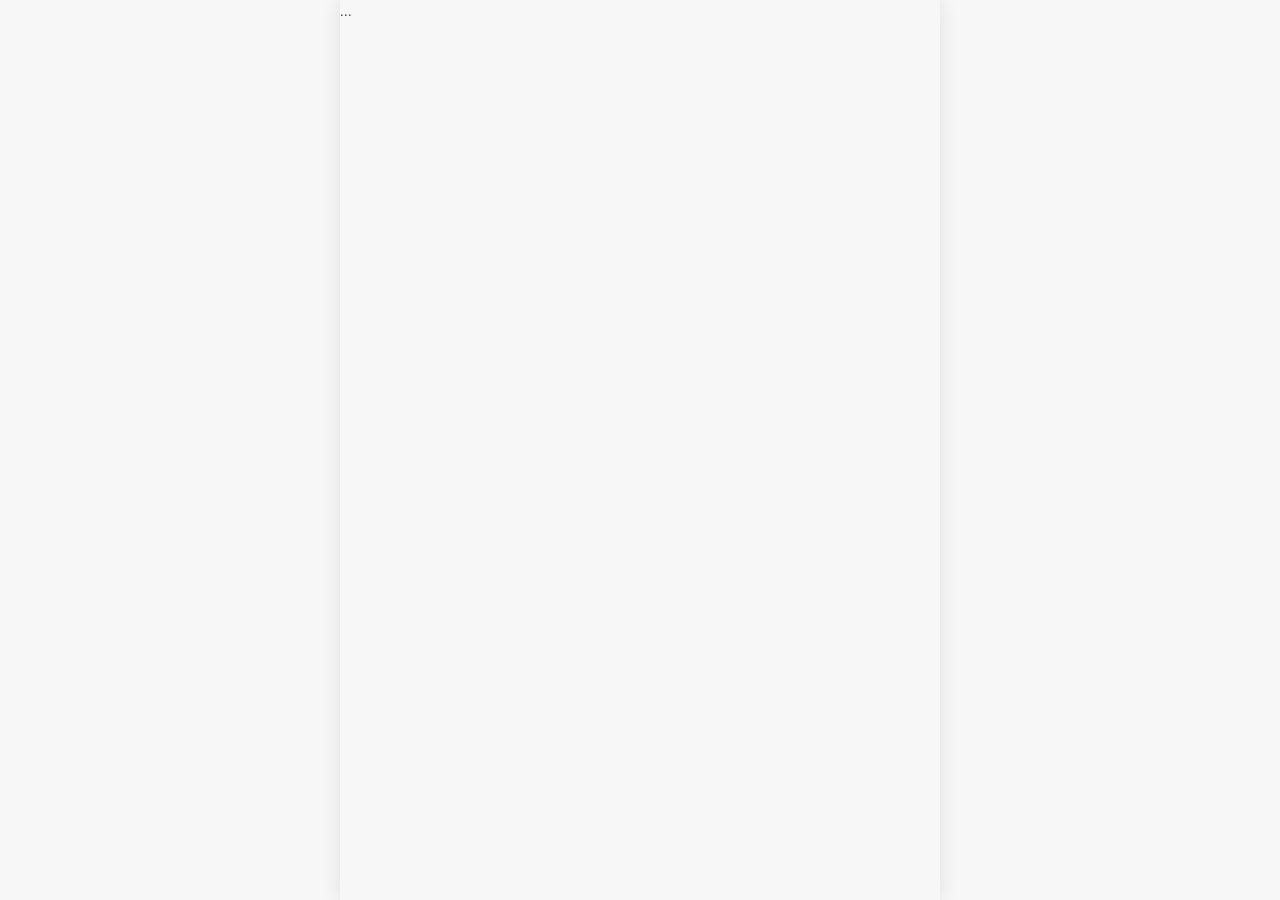
==== index.html @ 5575759e "Update index.html" ====
<!DOCTYPE html>
<html lang="uz">
<head>
  <meta charset="UTF-8">
  <meta name="viewport" content="width=device-width, initial-scale=1.0, maximum-scale=1.0, user-scalable=no, viewport-fit=cover">
  <meta name="apple-mobile-web-app-capable" content="yes">
  <meta name="apple-mobile-web-app-status-bar-style" content="default">
  <meta name="theme-color" content="#1CB0F6">
  <title>Al-Tibyan | التبيان</title>
  
  <link rel="preconnect" href="https://fonts.googleapis.com">
  <link rel="preconnect" href="https://fonts.gstatic.com" crossorigin>
  <link href="https://fonts.googleapis.com/css2?family=Amiri:wght@400;700&family=Nunito:wght@400;700;800&display=swap" rel="stylesheet">

  <style>
    :root {
      --primary: #1CB0F6;
      --primary-dark: #1899D6;
      --success: #58CC02;
      --success-dark: #58A700;
      --danger: #FF4B4B;
      --danger-dark: #EA2B2B;
      --warning: #FF9600;
      --gold: #FFD700;
      --bg: #F7F7F7;
      --card: #FFFFFF;
      --border: #E5E5E5;
      --text: #4B4B4B;
      --text-muted: #AFAFAF;
    }

    * { box-sizing: border-box; margin: 0; padding: 0; user-select: none; -webkit-tap-highlight-color: transparent; }
    
    body {
      font-family: 'Nunito', sans-serif;
      background-color: var(--bg);
      color: var(--text);
      overflow: hidden;
      touch-action: manipulation;
    }

    .arabic-text {
      font-family: 'Amiri', serif;
      font-size: 28px;
      direction: rtl;
      text-align: right;
      line-height: 1.8;
      font-weight: bold;
    }

    #app-container {
      width: 100vw;
      height: 100vh;
      height: 100dvh;
      position: relative;
      overflow: hidden;
      max-width: 600px;
      margin: 0 auto;
      background: var(--bg);
      box-shadow: 0 0 20px rgba(0,0,0,0.1);
    }

    .screen {
      position: absolute;
      top: 0; left: 0; right: 0; bottom: 0;
      display: none;
      flex-direction: column;
      background: var(--bg);
      opacity: 0;
      transition: opacity 0.2s ease, transform 0.25s ease;
    }
    .screen.active { display: flex; opacity: 1; transform: translateX(0); z-index: 10; }
    .screen.slide-out-left { opacity: 0; transform: translateX(-100%); z-index: 5; display: flex; }
    .screen.slide-in-right { opacity: 0; transform: translateX(100%); z-index: 15; display: flex; }

    /* Top Bar */
    .top-bar {
      display: flex;
      justify-content: space-between;
      align-items: center;
      padding: 16px 20px;
      background: var(--card);
      border-bottom: 2px solid var(--border);
      z-index: 20;
    }
    .stat-chip { display: flex; align-items: center; gap: 6px; font-weight: 700; color: var(--warning); }
    .stat-chip.xp { color: var(--primary); }

    /* Screen A: Map */
    #screen-map { overflow-y: auto; padding-bottom: 100px; }
    .map-header { text-align: center; padding: 20px; font-size: 20px; font-weight: 800; color: var(--primary); border-bottom: 2px solid var(--border); background: var(--card); }
    .lesson-path { display: flex; flex-direction: column; align-items: center; padding: 40px 0 20px 0; gap: 40px; }
    .node-container { display: flex; flex-direction: column; align-items: center; position: relative; }
    .node {
      width: 75px; height: 75px; border-radius: 50%;
      display: flex; justify-content: center; align-items: center;
      font-size: 32px; font-weight: bold; cursor: pointer;
      box-shadow: 0 5px 0 rgba(0,0,0,0.1);
      transition: all 0.2s ease;
      position: relative;
    }
    .node:active { transform: translateY(5px); box-shadow: 0 0 0; }
    .node.completed { background: var(--success); color: white; border: 4px solid var(--success-dark); }
    .node.active-node { background: var(--primary); color: white; border: 4px solid var(--primary-dark); animation: pulse 2s infinite; }
    .node.locked { background: var(--border); color: #999; border: 4px solid #D5D5D5; cursor: pointer; }
    .node-label { margin-top: 10px; font-weight: 800; color: var(--text); font-size: 15px; text-align: center; }
    
    @keyframes pulse { 0% { box-shadow: 0 0 0 0 rgba(28, 176, 246, 0.4); } 70% { box-shadow: 0 0 0 15px rgba(28, 176, 246, 0); } 100% { box-shadow: 0 0 0 0 rgba(28, 176, 246, 0); } }

    /* Contacts / Socials Section */
    .social-section {
      margin: 20px; padding: 20px; background: var(--card); border-radius: 16px; border: 2px solid var(--border); text-align: center; box-shadow: 0 4px 10px rgba(0,0,0,0.05);
    }
    .social-title { font-size: 20px; color: var(--primary); font-weight: 800; margin-bottom: 5px; }
    .social-cards-container { display: flex; justify-content: space-around; flex-wrap: wrap; gap: 15px; }
    .social-card { display: flex; flex-direction: column; align-items: center; gap: 10px; }
    .social-card img { width: 110px; height: 110px; border-radius: 12px; border: 2px solid var(--border); }
    .social-link { padding: 8px 16px; border-radius: 10px; font-size: 14px; font-weight: 800; text-decoration: none; color: white; text-transform: uppercase; box-shadow: 0 3px 0; transition: transform 0.1s; }
    .social-link:active { transform: translateY(3px); box-shadow: none; }
    .social-link.telegram { background: var(--primary); box-shadow: 0 3px 0 var(--primary-dark); }
    .social-link.admin { background: var(--warning); box-shadow: 0 3px 0 #CC7A00; }

    /* Screen B: Welcome */
    #screen-welcome { justify-content: flex-start; align-items: center; padding: 20px; text-align: center; overflow-y: auto; }
    .welcome-icon { font-size: 80px; margin-top: 10px; margin-bottom: 10px; }
    .word-count-badge { background: #E1F5FE; color: var(--primary-dark); padding: 10px 15px; border-radius: 12px; font-weight: 800; font-size: 16px; margin-bottom: 15px; border: 2px solid var(--primary); }
    .vocab-preview { display: flex; flex-direction: column; gap: 10px; width: 100%; margin: 10px 0 20px 0; }
    .vocab-card { background: var(--card); padding: 15px; border-radius: 16px; box-shadow: 0 4px 12px rgba(0,0,0,0.08); display: flex; justify-content: space-between; align-items: center; border: 2px solid var(--border); }

    /* Button */
    .btn {
      width: 100%; padding: 16px; border-radius: 12px; font-size: 18px; font-weight: 800;
      border: none; cursor: pointer; text-transform: uppercase;
      transition: all 0.2s ease; box-shadow: 0 4px 0; display: block; text-align: center;
    }
    .btn-primary { background: var(--primary); color: white; box-shadow: 0 4px 0 var(--primary-dark); }
    .btn-primary:active { transform: translateY(4px); box-shadow: 0 0 0 var(--primary-dark); }
    .btn-primary:disabled { background: var(--border); box-shadow: 0 4px 0 #D5D5D5; color: #999; pointer-events: none; }
    .btn-success { background: var(--success); color: white; box-shadow: 0 4px 0 var(--success-dark); }
    .btn-danger { background: var(--danger); color: white; box-shadow: 0 4px 0 var(--danger-dark); }
    .btn-warning { background: var(--warning); color: white; box-shadow: 0 4px 0 #CC7A00; }

    /* Screen C: Exercise */
    .exercise-header { display: flex; align-items: center; gap: 15px; padding: 20px; }
    .hearts { display: flex; gap: 4px; color: var(--danger); font-size: 24px; }
    .progress-bg { flex: 1; height: 16px; background: var(--border); border-radius: 8px; overflow: hidden; }
    .progress-fill { height: 100%; background: linear-gradient(90deg, var(--primary), var(--success)); width: 0%; transition: width 0.4s ease-in-out; border-radius: 8px; }
    
    .exercise-content { flex: 1; padding: 0 20px; display: flex; flex-direction: column; overflow-y: auto; }
    .instruction { font-size: 20px; font-weight: 800; margin-bottom: 20px; color: var(--text); text-align: center;}
    .review-badge { display: inline-block; background: var(--warning); color: white; padding: 4px 8px; border-radius: 8px; font-size: 14px; margin-bottom: 10px; text-align: center; }

    /* Exercise Types */
    .word-bank { display: flex; flex-wrap: wrap; gap: 10px; margin-top: 20px; justify-content: center; direction: rtl;}
    .word-btn { padding: 12px 20px; border: 2px solid var(--border); border-radius: 12px; background: var(--card); font-weight: 700; font-size: 22px; cursor: pointer; box-shadow: 0 2px 0 var(--border); }
    .word-btn:active { transform: translateY(2px); box-shadow: 0 0 0; }
    .word-btn.selected { background: var(--border); color: transparent; pointer-events: none; box-shadow: none; }
    
    .drop-zone { min-height: 65px; border-bottom: 2px dashed #CCC; display: flex; flex-wrap: wrap; gap: 10px; padding-bottom: 10px; direction: rtl; justify-content: center;}
    
    .speaker-btn { width: 80px; height: 80px; border-radius: 50%; background: var(--primary); color: white; display: flex; justify-content: center; align-items: center; font-size: 40px; margin: 0 auto 30px auto; cursor: pointer; box-shadow: 0 4px 0 var(--primary-dark); }
    .speaker-btn:active { transform: translateY(4px); box-shadow: 0 0 0; }
    
    .options-grid { display: grid; grid-template-columns: 1fr; gap: 12px; }
    .option-btn { padding: 15px; border: 2px solid var(--border); border-radius: 16px; background: var(--card); font-size: 22px; font-weight: 700; text-align: center; cursor: pointer; }
    .option-btn.selected { border-color: var(--primary); background: #E1F5FE; }
    
    .match-grid { display: grid; grid-template-columns: 1fr 1fr; gap: 10px; padding-bottom: 10px;}
    .match-btn { padding: 12px 8px; border: 2px solid var(--border); border-radius: 12px; background: var(--card); font-weight: 700; text-align: center; font-size: 16px;}
    .match-btn.active { border-color: var(--primary); background: #E1F5FE; }
    .match-btn.matched { visibility: hidden; }

    .letter-grid-container { display: grid; grid-template-columns: repeat(4, 1fr); gap: 10px; margin-top: 20px; direction: rtl;}
    .letter-btn { padding: 15px 5px; border: 2px solid var(--border); border-radius: 12px; background: var(--card); font-weight: 700; font-size: 28px; text-align: center; cursor: pointer; box-shadow: 0 4px 0 var(--border); transition: transform 0.1s; }
    .letter-btn:active { transform: translateY(4px); box-shadow: 0 0 0; }
    .letter-btn.used { background: var(--border); color: transparent; pointer-events: none; box-shadow: none; }
    .letter-answer-box { min-height: 70px; border: 2px dashed #CCC; border-radius: 12px; display: flex; justify-content: center; align-items: center; font-size: 36px; margin-bottom: 20px; direction: rtl; gap: 5px;}
    .letter-answer-item { cursor: pointer; color: var(--primary); font-weight: bold; }

    .bottom-bar { padding: 20px; padding-bottom: calc(20px + env(safe-area-inset-bottom)); border-top: 2px solid var(--border); background: var(--card); position: relative; z-index: 30; }
    
    .feedback-sheet {
      position: absolute; bottom: 0; left: 0; right: 0;
      padding: 20px; padding-bottom: calc(20px + env(safe-area-inset-bottom));
      transform: translateY(100%); transition: transform 0.3s ease-out;
      z-index: 40; border-top-left-radius: 20px; border-top-right-radius: 20px;
    }
    .feedback-sheet.show { transform: translateY(0); }
    .feedback-sheet.correct { background: #D7FFB8; color: var(--success-dark); }
    .feedback-sheet.wrong { background: #FFDFE0; color: var(--danger-dark); }
    .feedback-content { display: flex; align-items: center; justify-content: space-between; margin-bottom: 20px; font-weight: 800; font-size: 24px; }
    
    #user-message-toast {
      position: fixed; top: 0; left: 50%; transform: translateX(-50%);
      background: var(--warning); color: white; padding: 10px 20px;
      border-radius: 0 0 10px 10px; font-weight: bold; z-index: 1000;
      opacity: 0; transition: opacity 0.3s;
    }
  </style>
</head>
<body>

<div id="user-message-toast"></div>
<div id="app-container">
  <!-- الشاشات كما هي في كودك الأصلي -->
  <div id="screen-map" class="screen active">...</div>
  <div id="screen-welcome" class="screen">...</div>
  <div id="screen-exercise" class="screen">...</div>
  <div id="screen-mistakes-intro" class="screen">...</div>
  <div id="screen-lesson-complete" class="screen">...</div>
</div>

<script>
/* البيانات والمنطق الأساسي كما في كودك */
/* ... (هنا توضع بقية الدوال: initMap, startLesson, إلخ) ... */

// --- التعديل الجوهري للـ TTS ---
function speakArabic(text) {
  if (!('speechSynthesis' in window)) {
    showUserMessage("المتصفح لا يدعم النطق الصوتي.");
    return;
  }
  window.speechSynthesis.cancel();
  const utterance = new SpeechSynthesisUtterance(text);
  utterance.lang = 'ar-SA';
  utterance.rate = 0.9;
  utterance.pitch = 1;
  window.speechSynthesis.speak(utterance);
}

// --- التعديل في عرض الكلمات في دالة openWelcome ---
// ابحث عن الجزء الذي تنشئ فيه الـ vocab-card واستبدله بهذا النمط:
/*
  card.innerHTML = `
    <div class="arabic-text" style="font-size:24px; flex:1;">${v.arabic}</div>
    <div style="font-weight:700; text-align:left; margin-left:15px; font-size:15px;">${v.uzbek}</div>
    <button style="cursor:pointer; font-size:24px; padding:5px; border:none; background:none;" onclick="speakArabic('${v.arabic}')">🔊</button>
  `;
*/

// --- التفعيل التلقائي عند أول لمسة ---
document.body.addEventListener('touchstart', function() {
    initAudio();
}, { once: true });

// ... باقي الكود ...
</script>
</body>
</html>
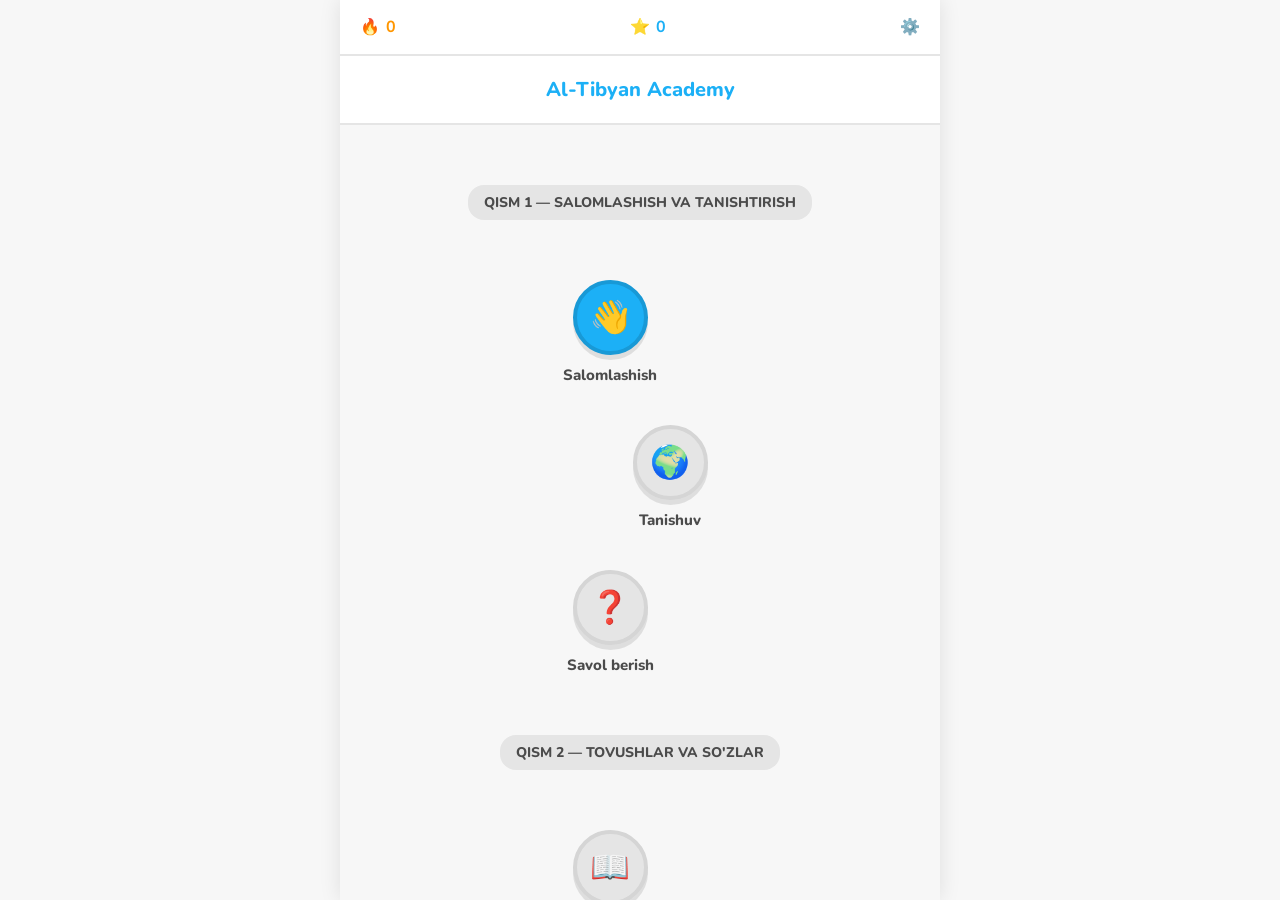
==== commit 094a454c: "Update index.html" ====
--- a/index.html
+++ b/index.html
@@ -112,6 +112,7 @@
       margin: 20px; padding: 20px; background: var(--card); border-radius: 16px; border: 2px solid var(--border); text-align: center; box-shadow: 0 4px 10px rgba(0,0,0,0.05);
     }
     .social-title { font-size: 20px; color: var(--primary); font-weight: 800; margin-bottom: 5px; }
+    .social-subtitle { font-size: 14px; color: var(--text-muted); margin-bottom: 20px; font-weight: bold; }
     .social-cards-container { display: flex; justify-content: space-around; flex-wrap: wrap; gap: 15px; }
     .social-card { display: flex; flex-direction: column; align-items: center; gap: 10px; }
     .social-card img { width: 110px; height: 110px; border-radius: 12px; border: 2px solid var(--border); }
@@ -170,6 +171,7 @@
     .match-btn.active { border-color: var(--primary); background: #E1F5FE; }
     .match-btn.matched { visibility: hidden; }
 
+    /* Letter Grid (Crossword/WordSearch) */
     .letter-grid-container { display: grid; grid-template-columns: repeat(4, 1fr); gap: 10px; margin-top: 20px; direction: rtl;}
     .letter-btn { padding: 15px 5px; border: 2px solid var(--border); border-radius: 12px; background: var(--card); font-weight: 700; font-size: 28px; text-align: center; cursor: pointer; box-shadow: 0 4px 0 var(--border); transition: transform 0.1s; }
     .letter-btn:active { transform: translateY(4px); box-shadow: 0 0 0; }
@@ -177,6 +179,7 @@
     .letter-answer-box { min-height: 70px; border: 2px dashed #CCC; border-radius: 12px; display: flex; justify-content: center; align-items: center; font-size: 36px; margin-bottom: 20px; direction: rtl; gap: 5px;}
     .letter-answer-item { cursor: pointer; color: var(--primary); font-weight: bold; }
 
+    /* Bottom Action Bar & Feedback */
     .bottom-bar { padding: 20px; padding-bottom: calc(20px + env(safe-area-inset-bottom)); border-top: 2px solid var(--border); background: var(--card); position: relative; z-index: 30; }
     
     .feedback-sheet {
@@ -190,6 +193,14 @@
     .feedback-sheet.wrong { background: #FFDFE0; color: var(--danger-dark); }
     .feedback-content { display: flex; align-items: center; justify-content: space-between; margin-bottom: 20px; font-weight: 800; font-size: 24px; }
     
+    .text-center { text-align: center; }
+    .mt-1 { margin-top: 10px; }
+    .mb-2 { margin-bottom: 20px; }
+
+    /* Mistakes Review Modal */
+    #screen-mistakes-intro { justify-content: center; align-items: center; padding: 30px; text-align: center; background: #FFF9C4; }
+
+    /* User Message Toast */
     #user-message-toast {
       position: fixed; top: 0; left: 50%; transform: translateX(-50%);
       background: var(--warning); color: white; padding: 10px 20px;
@@ -201,49 +212,1229 @@
 <body>
 
 <div id="user-message-toast"></div>
+
 <div id="app-container">
-  <!-- الشاشات كما هي في كودك الأصلي -->
-  <div id="screen-map" class="screen active">...</div>
-  <div id="screen-welcome" class="screen">...</div>
-  <div id="screen-exercise" class="screen">...</div>
-  <div id="screen-mistakes-intro" class="screen">...</div>
-  <div id="screen-lesson-complete" class="screen">...</div>
+
+  <div id="screen-map" class="screen active">
+    <div class="top-bar">
+      <div class="stat-chip">🔥 <span id="streak-count">0</span></div>
+      <div class="stat-chip xp">⭐ <span id="total-xp">0</span></div>
+      <div style="font-weight:bold; cursor:pointer;" onclick="resetProgress()">⚙️</div>
+    </div>
+    <div class="map-header">Al-Tibyan Academy</div>
+    
+    <div class="lesson-path" id="lesson-path"></div>
+
+    <div class="social-section">
+        <h3 class="social-title">Bizga qo'shiling</h3>
+        <h4 class="arabic-text" style="font-size: 18px; color: var(--primary-dark); margin-bottom: 15px; text-align: center;">تواصل معنا عبر تليجرام</h4>
+        <div class="social-cards-container">
+            <div class="social-card">
+                <img src="image_906d2a.png" alt="Channel Barcode">
+                <a href="https://t.me/dar_altibyan" target="_blank" class="social-link telegram">Kanalga ulanish</a>
+            </div>
+            <div class="social-card">
+                <img src="image_906ce5.png" alt="Admin Barcode">
+                <a href="https://t.me/Dar_altibyan_admin" target="_blank" class="social-link admin">Adminga yozish</a>
+            </div>
+        </div>
+    </div>
+  </div>
+
+  <div id="screen-welcome" class="screen">
+    <div class="welcome-icon" id="welcome-icon">👋</div>
+    <h2 id="welcome-title" class="mb-2">Dars</h2>
+    <h3 id="welcome-title-ar" class="arabic-text mb-2 text-muted" style="text-align: center;">الدَّرْسُ</h3>
+    
+    <div class="word-count-badge">
+      📚 Bu darsda <span id="word-count" style="font-size: 20px;">0</span> ta so'z/ibora o'rganasiz
+    </div>
+    
+    <div style="text-align: left; width: 100%; font-weight: 800;">Yangi so'zlar va iboralar:</div>
+    <div class="vocab-preview" id="vocab-preview"></div>
+    
+    <div style="width: 100%; position: sticky; bottom: 0; background: var(--bg); padding-top: 10px;">
+        <button class="btn btn-primary" onclick="startLesson()">BOSHLASH</button>
+    </div>
+  </div>
+
+  <div id="screen-exercise" class="screen">
+    <div class="exercise-header">
+      <div style="font-size: 24px; cursor: pointer;" onclick="showScreen('map')">✕</div>
+      <div class="progress-bg"><div class="progress-fill" id="progress-bar"></div></div>
+      <div class="hearts" id="hearts-display">❤️❤️❤️❤️❤️</div>
+    </div>
+    
+    <div class="exercise-content" id="exercise-content"></div>
+
+    <div class="bottom-bar">
+      <button class="btn btn-primary" id="check-btn" onclick="checkAnswer()">TEKSHIRISH</button>
+    </div>
+
+    <div class="feedback-sheet" id="feedback-sheet">
+      <div class="feedback-content">
+        <div id="feedback-msg">To'g'ri!</div>
+        <div id="feedback-emoji">✅</div>
+      </div>
+      <div id="feedback-correct-answer" class="arabic-text" style="display:none; margin-bottom:15px; text-align:center;"></div>
+      <button class="btn" id="feedback-btn" onclick="nextQuestion()">DAVOM ETISH</button>
+    </div>
+  </div>
+
+  <div id="screen-mistakes-intro" class="screen">
+    <div style="font-size: 80px; margin-bottom: 20px;">🛠️</div>
+    <h2 style="color: #CC7A00; font-size: 32px; margin-bottom: 15px;">Xatolarni to'g'rilaymiz!</h2>
+    <h3 dir="rtl" class="arabic-text" style="color: #CC7A00; text-align: center; margin-bottom: 20px;">فقرة مراجعة الأخطاء</h3>
+    <p style="font-size: 18px; color: var(--text); margin-bottom: 30px; line-height: 1.5;">
+      Siz ajoyibsiz! Qiyinchiliklar o'rganishning bir qismidir.<br>
+      Keling, darsda xato qilingan savollarni birgalikda qayta ko'rib chiqamiz.
+    </p>
+    <button class="btn btn-warning" onclick="startMistakesReview()">XATOLARNI TUZATISH</button>
+  </div>
+
+  <div id="screen-lesson-complete" class="screen" style="justify-content: center; align-items: center; padding: 20px; text-align: center;">
+    <div style="font-size: 80px; margin-bottom: 10px;" id="completion-emoji">🥳</div>
+    <h2 style="color: var(--success); font-size: 28px; margin-bottom: 5px;">Dars yakunlandi!</h2>
+    <p id="completion-msg" style="font-size: 16px; color: var(--text-muted); margin-bottom: 20px;">Mukammal!</p>
+    
+    <div style="background: var(--card); padding: 15px; border-radius: 16px; border: 2px solid var(--border); width: 100%; margin-bottom: 20px; display:flex; justify-content: space-around;">
+      <div>
+        <div style="font-size: 14px; color: var(--primary); font-weight:bold;">Natija (Accuracy)</div>
+        <div style="font-size: 24px; font-weight:800; color: var(--primary-dark);"><span id="result-accuracy">100</span>%</div>
+      </div>
+      <div style="border-left: 2px solid var(--border); padding-left: 15px;">
+        <div style="font-size: 14px; color: var(--danger); font-weight:bold;">Xatolar (Mistakes)</div>
+        <div style="font-size: 24px; font-weight:800; color: var(--danger-dark);"><span id="result-wrong">0</span></div>
+      </div>
+      <div style="border-left: 2px solid var(--border); padding-left: 15px;">
+        <div style="font-size: 14px; color: var(--warning); font-weight:bold;">XP</div>
+        <div style="font-size: 24px; font-weight:800;">+<span id="earned-xp">0</span></div>
+      </div>
+    </div>
+    
+    <button class="btn btn-primary" onclick="finishLesson()">DAVOM ETISH</button>
+  </div>
+
 </div>
 
 <script>
-/* البيانات والمنطق الأساسي كما في كودك */
-/* ... (هنا توضع بقية الدوال: initMap, startLesson, إلخ) ... */
-
-// --- التعديل الجوهري للـ TTS ---
+/* =========================================
+   CURRICULUM DATA
+========================================= */
+const curriculum = [
+  {
+    id: 'unit1', title: "Salomlashish va Tanishtirish", titleAr: "أَوَّلاً وَثَانِياً", icon: '🤝',
+    lessons: [
+      {
+        id: 'l1', title: "Salomlashish", titleAr: "التَّحِيَّاتُ", icon: '👋', xp: 20,
+        vocabulary: [
+          { arabic: "السَّلَامُ عَلَيْكُمْ", uzbek: "Assalomu alaykum" },
+          { arabic: "وَعَلَيْكُمُ السَّلَامُ", uzbek: "Va alaykum assalom" },
+          { arabic: "مَرْحَبًا", uzbek: "Salom / Marhabo" },
+          { arabic: "أَهْلًا وَسَهْلًا", uzbek: "Xush kelibsiz" },
+          { arabic: "صَبَاحُ الْخَيْرِ", uzbek: "Xayrli tong" },
+          { arabic: "صَبَاحُ النُّورِ", uzbek: "Tongingiz xayrli bo'lsin" },
+          { arabic: "مَسَاءُ الْخَيْرِ", uzbek: "Xayrli kech" },
+          { arabic: "مَسَاءُ النُّورِ", uzbek: "Kechingiz xayrli bo'lsin" }
+        ],
+        questions: [
+          { type: "matchPairs", pairs: [
+            { arabic: "السَّلَامُ عَلَيْكُمْ", uzbek: "Assalomu alaykum" }, 
+            { arabic: "مَرْحَبًا", uzbek: "Salom" }, 
+            { arabic: "أَهْلًا وَسَهْلًا", uzbek: "Xush kelibsiz" },
+            { arabic: "صَبَاحُ الْخَيْرِ", uzbek: "Xayrli tong" },
+            { arabic: "مَسَاءُ الْخَيْرِ", uzbek: "Xayrli kech" }
+          ]},
+          { type: "fillBlank", uzbek: "Xayrli kech (Javobi)", arabic: "مَسَاءُ ___", fullArabic: "مَسَاءُ النُّورِ", blankWord: "النُّورِ", choices: ["النُّورِ", "كِتَابٌ", "أَنْتَ"], correct: "النُّورِ" },
+          { type: "listenSelect", arabic: "أَهْلًا وَسَهْلًا", uzbek: "Xush kelibsiz", options: ["Assalomu alaykum", "Xayrli tong", "Xush kelibsiz", "Xayrli kech"], correct: "Xush kelibsiz" },
+          { type: "sentenceBuilder", uzbek: "Va alaykum assalom", arabic: "وَعَلَيْكُمُ السَّلَامُ", words: ["وَعَلَيْكُمُ", "السَّلَامُ", "كِتَابٌ", "مَدِينَةٌ"], distractors: ["كِتَابٌ", "مَدِينَةٌ"] }
+        ]
+      },
+      {
+        id: 'l2', title: "Tanishuv", titleAr: "التَّعَارُفُ", icon: '🌍', xp: 20,
+        vocabulary: [
+          { arabic: "أَنَا أَحْمَدُ، أَنَا مِنْ سُورِيَّةَ", uzbek: "Men Ahmadman, men Suriyadanman" },
+          { arabic: "أَنَا فَاطِمَةُ، أَنَا مِنَ الْمَغْرِبِ", uzbek: "Men Fotimaman, men Marokashdanman" },
+          { arabic: "أَنَا حَمَدُ، أَنَا مِنْ قَطَرَ", uzbek: "Men Hamadman, men Qatardanman" },
+          { arabic: "أَنَا سَلْمَى، أَنَا مِنْ لُبْنَانَ", uzbek: "Men Salmoman, men Livandanman" },
+          { arabic: "أَنَا وَائِلُ، أَنَا مِنْ مِصْرَ", uzbek: "Men Voilman, men Misrdanman" },
+          { arabic: "زَيْنَبُ، تُرْكِيَا", uzbek: "Zaynab, Turkiya" },
+          { arabic: "أَمْرِيكَا", uzbek: "Amerika" }
+        ],
+        questions: [
+          { type: "sentenceBuilder", uzbek: "Men Salmoman, men Livandanman", arabic: "أَنَا سَلْمَى أَنَا مِنْ لُبْنَانَ", words: ["أَنَا", "سَلْمَى", "أَنَا", "مِنْ", "لُبْنَانَ", "هَاتِفٌ", "فِي"], distractors: ["هَاتِفٌ", "فِي"] },
+          { type: "sentenceBuilder", uzbek: "Men Voilman, men Misrdanman", arabic: "أَنَا وَائِلُ أَنَا مِنْ مِصْرَ", words: ["أَنَا", "وَائِلُ", "أَنَا", "مِنْ", "مِصْرَ", "بَابٌ"], distractors: ["بَابٌ"] },
+          { type: "matchPairs", pairs: [
+            { arabic: "سُورِيَّةَ", uzbek: "Suriya" }, 
+            { arabic: "الْمَغْرِبِ", uzbek: "Marokash" }, 
+            { arabic: "قَطَرَ", uzbek: "Qatar" },
+            { arabic: "تُرْكِيَا", uzbek: "Turkiya" },
+            { arabic: "أَمْرِيكَا", uzbek: "Amerika" }
+          ]},
+          { type: "fillBlank", uzbek: "Men Zaynabman, men Turkiyadanman", arabic: "أَنَا زَيْنَبُ، أَنَا ___ تُرْكِيَا.", fullArabic: "أَنَا زَيْنَبُ، أَنَا مِنْ تُرْكِيَا.", blankWord: "مِنْ", choices: ["مِنْ", "إِلَى", "فِي"], correct: "مِنْ" }
+        ]
+      },
+      {
+        id: 'l3', title: "Savol berish", titleAr: "السُّؤَالُ عَنِ الاسْمِ وَالْبَلَدِ", icon: '❓', xp: 20,
+        vocabulary: [
+          { arabic: "مَا اسْمُكَ؟", uzbek: "Ismingiz nima? (erkak)" },
+          { arabic: "اِسْمِي فَادِي.", uzbek: "Mening ismim Fadi." },
+          { arabic: "مِنْ أَيْنَ أَنْتَ؟", uzbek: "Siz qayerdansiz? (erkak)" },
+          { arabic: "أَنَا مِنْ مِصْرَ.", uzbek: "Men Misrdanman." },
+          { arabic: "مَا اسْمُكِ؟", uzbek: "Ismingiz nima? (ayol)" },
+          { arabic: "مِنْ أَيْنَ أَنْتِ؟", uzbek: "Siz qayerdansiz? (ayol)" },
+          { arabic: "اِسْمِي سُوزَانُ.", uzbek: "Mening ismim Syuzan." }
+        ],
+        questions: [
+          { type: "fillBlank", uzbek: "Ismingiz nima? (ayollarga)", arabic: "مَا ___؟", fullArabic: "مَا اسْمُكِ؟", blankWord: "اسْمُكِ", choices: ["اسْمُكِ", "اسْمُكَ", "قَلَمُكِ"], correct: "اسْمُكِ" },
+          { type: "sentenceBuilder", uzbek: "Siz qayerdansiz? (erkaklarga)", arabic: "مِنْ أَيْنَ أَنْتَ؟", words: ["مِنْ", "أَيْنَ", "أَنْتَ؟", "هَلْ", "بَابٌ"], distractors: ["هَلْ", "بَابٌ"] },
+          { type: "listenSelect", arabic: "اِسْمِي فَادِي", uzbek: "Mening ismim Fadi", options: ["Ismingiz nima?", "Mening ismim Fadi", "Men Turkiyadanman", "Uning ismini bilaman"], correct: "Mening ismim Fadi" },
+          { type: "matchPairs", pairs: [
+            { arabic: "مَا اسْمُكَ؟", uzbek: "Ismingiz nima? (m)" }, 
+            { arabic: "مِنْ أَيْنَ أَنْتَ؟", uzbek: "Qayerdansiz? (m)" }, 
+            { arabic: "مَا اسْمُكِ؟", uzbek: "Ismingiz nima? (f)" }, 
+            { arabic: "مِنْ أَيْنَ أَنْتِ؟", uzbek: "Qayerdansiz? (f)" }
+          ]}
+        ]
+      }
+    ]
+  },
+  {
+    id: 'unit2', title: "Tovushlar va So'zlar", titleAr: "رَابِعاً: الْأَصْوَاتُ", icon: '🗣️',
+    lessons: [
+      {
+        id: 'l4', title: "So'zlar 1", titleAr: "مُفْرَدَاتٌ ١", icon: '📖', xp: 20,
+        vocabulary: [
+          { arabic: "جَبَلٌ", uzbek: "Tog'" },
+          { arabic: "هَرَمٌ", uzbek: "Ehrom (Piramida)" },
+          { arabic: "بَابٌ", uzbek: "Eshik" },
+          { arabic: "مَكْتَبَةٌ", uzbek: "Kutubxona" },
+          { arabic: "بِنْتٌ", uzbek: "Qiz" },
+          { arabic: "عِنَبٌ", uzbek: "Uzum" },
+          { arabic: "قَهْوَةٌ", uzbek: "Qahva" },
+          { arabic: "مِقَصٌّ", uzbek: "Qaychi" }
+        ],
+        questions: [
+          { type: "wordSearch", 
+            instruction: "Jadvaldan quyidagi 5 ta so'zni toping (Harflarni ketma-ket bosing):",
+            wordsToFind: [
+              { arabic: "جبل", uzbek: "Tog'" },
+              { arabic: "باب", uzbek: "Eshik" },
+              { arabic: "بنت", uzbek: "Qiz" },
+              { arabic: "عنب", uzbek: "Uzum" },
+              { arabic: "قهوة", uzbek: "Qahva" }
+            ],
+            grid: [
+              ['ج', 'ب', 'ل', 'ا', 'ك', 'م'],
+              ['س', 'ق', 'ه', 'و', 'ة', 'ي'],
+              ['د', 'ص', 'ع', 'ن', 'ب', 'ف'],
+              ['ز', 'ط', 'ب', 'ن', 'ت', 'ش'],
+              ['ر', 'ع', 'ب', 'ا', 'ب', 'خ'],
+              ['غ', 'ه', 'ل', 'و', 'ن', 'م']
+            ]
+          },
+          { type: "listenSelect", arabic: "مِقَصٌّ", uzbek: "Qaychi", options: ["Kutubxona", "Eshik", "Qaychi", "Kasalxona"], correct: "Qaychi" },
+          { type: "matchPairs", pairs: [
+            { arabic: "بَابٌ", uzbek: "Eshik" }, 
+            { arabic: "هَرَمٌ", uzbek: "Ehrom" },
+            { arabic: "قَهْوَةٌ", uzbek: "Qahva" },
+            { arabic: "جَبَلٌ", uzbek: "Tog'" },
+            { arabic: "عِنَبٌ", uzbek: "Uzum" }
+          ]},
+          { type: "letterGrid", uzbek: "Qaychi", arabic: "مِقَصٌّ", letters: ["مِ", "قَ", "صٌّ", "بِ", "ا", "لَ"] }
+        ]
+      },
+      {
+        id: 'l5', title: "So'zlar 2", titleAr: "مُفْرَدَاتٌ ٢", icon: '🔤', xp: 20,
+        vocabulary: [
+          { arabic: "جَمَلٌ", uzbek: "Tuya" },
+          { arabic: "كِتَابٌ", uzbek: "Kitob" },
+          { arabic: "تَمْرٌ", uzbek: "Xurmo" },
+          { arabic: "ثُومٌ", uzbek: "Sarimsoq" },
+          { arabic: "مُسْتَشْفَى", uzbek: "Kasalxona" },
+          { arabic: "بَيْتٌ", uzbek: "Uy" },
+          { arabic: "حَافِلَةٌ", uzbek: "Avtobus" }
+        ],
+        questions: [
+          { type: "listenSelect", arabic: "مُسْتَشْفَى", uzbek: "Kasalxona", options: ["Kalit", "Kitob", "Kasalxona", "Uy"], correct: "Kasalxona" },
+          { type: "matchPairs", pairs: [
+            { arabic: "جَمَلٌ", uzbek: "Tuya" }, 
+            { arabic: "مُسْتَشْفَى", uzbek: "Kasalxona" }, 
+            { arabic: "تَمْرٌ", uzbek: "Xurmo" },
+            { arabic: "كِتَابٌ", uzbek: "Kitob" },
+            { arabic: "ثُومٌ", uzbek: "Sarimsoq" }
+          ]},
+          { type: "letterGrid", uzbek: "Avtobus", arabic: "حَافِلَةٌ", letters: ["حَ", "ا", "فِ", "لَ", "ةٌ", "بِ"] },
+          { type: "letterGrid", uzbek: "Tuya", arabic: "جَمَلٌ", letters: ["جَ", "مَ", "لٌ", "ك", "ا", "ص"] }
+        ]
+      },
+      {
+        id: 'l6', title: "So'zlar 3 va She'r", titleAr: "مُفْرَدَاتٌ ٣ وَشِعْر", icon: '📜', xp: 20,
+        vocabulary: [
+          { arabic: "مِفْتَاحٌ", uzbek: "Kalit" },
+          { arabic: "فَمٌ", uzbek: "Og'iz" },
+          { arabic: "دَلْوٌ", uzbek: "Paqir" },
+          { arabic: "فِيلٌ", uzbek: "Fil" },
+          { arabic: "هَاتِفٌ", uzbek: "Telefon" },
+          { arabic: "بَلَدٌ", uzbek: "Davlat" },
+          { arabic: "مَدِينَةٌ", uzbek: "Shahar" },
+          { arabic: "الْخَيْلُ، اللَّيْلُ، الْبَيْدَاءُ", uzbek: "Otlar, tun, sahro" },
+          { arabic: "السَّيْفُ، الرُّمْحُ", uzbek: "Qilich, nayza" },
+          { arabic: "الْقِرْطَاسُ، الْقَلَمُ", uzbek: "Qog'oz, qalam" }
+        ],
+        questions: [
+          { type: "matchPairs", pairs: [
+            { arabic: "مِفْتَاحٌ", uzbek: "Kalit" }, 
+            { arabic: "هَاتِفٌ", uzbek: "Telefon" }, 
+            { arabic: "مَدِينَةٌ", uzbek: "Shahar" },
+            { arabic: "بَلَدٌ", uzbek: "Davlat" },
+            { arabic: "فِيلٌ", uzbek: "Fil" }
+          ]},
+          { type: "letterGrid", uzbek: "Davlat", arabic: "بَلَدٌ", letters: ["بَ", "لَ", "دٌ", "مَ", "سَ", "ا"] },
+          { type: "letterGrid", uzbek: "Otlar", arabic: "خَيْلٌ", letters: ["خَ", "يْ", "لٌ", "ب", "ص", "د"] },
+          { type: "sentenceBuilder", uzbek: "She'rni yig'ing: Qog'oz va Qalam", arabic: "الْقِرْطَاسُ وَالْقَلَمُ", words: ["الْقِرْطَاسُ", "وَ", "الْقَلَمُ", "بَابٌ"], distractors: ["بَابٌ"] }
+        ]
+      }
+    ]
+  },
+  {
+    id: 'unit3', title: "Hafta kunlari", titleAr: "خَامِساً: أَيَّامُ الْأُسْبُوعِ", icon: '📅',
+    lessons: [
+      {
+        id: 'l7', title: "Kunlar", titleAr: "أَيَّامُ الْأُسْبُوعِ", icon: '📆', xp: 20,
+        vocabulary: [
+          { arabic: "الْأَحَدُ", uzbek: "Yakshanba" },
+          { arabic: "الْإِثْنَيْنِ", uzbek: "Dushanba" },
+          { arabic: "الثُّلَاثَاءُ", uzbek: "Seshanba" },
+          { arabic: "الْأَرْبِعَاءُ", uzbek: "Chorshanba" },
+          { arabic: "الْخَمِيسُ", uzbek: "Payshanba" },
+          { arabic: "الْجُمُعَةُ", uzbek: "Juma" },
+          { arabic: "السَّبْتُ", uzbek: "Shanba" }
+        ],
+        questions: [
+          { type: "listenSelect", arabic: "الْأَرْبِعَاءُ", uzbek: "Chorshanba", options: ["Dushanba", "Seshanba", "Chorshanba", "Yakshanba"], correct: "Chorshanba" },
+          { type: "matchPairs", pairs: [
+            { arabic: "الْأَحَدُ", uzbek: "Yakshanba" }, 
+            { arabic: "الثُّلَاثَاءُ", uzbek: "Seshanba" }, 
+            { arabic: "الْخَمِيسُ", uzbek: "Payshanba" },
+            { arabic: "الْجُمُعَةُ", uzbek: "Juma" },
+            { arabic: "السَّبْتُ", uzbek: "Shanba" }
+          ]},
+          { type: "fillBlank", uzbek: "Yakshanba ⟸ Dushanba ⟸ ___", arabic: "الْأَحَدُ ⟸ الْإِثْنَيْنِ ⟸ ___", fullArabic: "الثُّلَاثَاءُ", blankWord: "الثُّلَاثَاءُ", choices: ["الثُّلَاثَاءُ", "الْأَرْبِعَاءُ", "الْجُمُعَةُ"], correct: "الثُّلَاثَاءُ" },
+          { type: "sentenceBuilder", uzbek: "Tartiblang: Chorshanba Payshanba Juma", arabic: "الْأَرْبِعَاءُ الْخَمِيسُ الْجُمُعَةُ", words: ["الْأَرْبِعَاءُ", "الْخَمِيسُ", "الْجُمُعَةُ", "كِتَابٌ"], distractors: ["كِتَابٌ"] }
+        ]
+      },
+      {
+        id: 'l8', title: "Bugun va Ertaga", titleAr: "الْيَوْمُ، الْغَدُ، الْأَمْسُ", icon: '⏳', xp: 20,
+        vocabulary: [
+          { arabic: "مَا الْيَوْمُ؟", uzbek: "Bugun qaysi kun?" },
+          { arabic: "الْيَوْمُ", uzbek: "Bugun" },
+          { arabic: "مَا الْغَدُ؟", uzbek: "Ertaga qaysi kun?" },
+          { arabic: "الْغَدُ", uzbek: "Ertaga" },
+          { arabic: "مَا الْأَمْسُ؟", uzbek: "Kecha qaysi kun edi?" },
+          { arabic: "الْأَمْسُ", uzbek: "Kecha" }
+        ],
+        questions: [
+          { type: "fillBlank", uzbek: "Agar bugun Yakshanba bo'lsa, ertaga qaysi kun?", arabic: "إِذَا كَانَ الْيَوْمُ الْأَحَدُ، فَمَا الْغَدُ؟ ___", fullArabic: "الْغَدُ الْإِثْنَيْنِ.", blankWord: "الْإِثْنَيْنِ", choices: ["الْإِثْنَيْنِ", "السَّبْتُ", "الثُّلَاثَاءُ"], correct: "الْإِثْنَيْنِ" },
+          { type: "sentenceBuilder", uzbek: "Agar bugun Shanba bo'lsa, kecha qaysi kun edi? Kecha Juma.", arabic: "مَا الْأَمْسُ؟ الْأَمْسُ الْجُمُعَةُ", words: ["مَا", "الْأَمْسُ؟", "الْأَمْسُ", "الْجُمُعَةُ", "كِتَابٌ", "مَدِينَةٌ"], distractors: ["كِتَابٌ", "مَدِينَةٌ"] },
+          { type: "matchPairs", pairs: [
+            { arabic: "الْيَوْمُ", uzbek: "Bugun" }, 
+            { arabic: "الْغَدُ", uzbek: "Ertaga" }, 
+            { arabic: "الْأَمْسُ", uzbek: "Kecha" },
+            { arabic: "مَا اسْمُكَ؟", uzbek: "Ismingiz nima? (m)" },
+            { arabic: "مِنْ أَيْنَ أَنْتِ؟", uzbek: "Qayerdansiz? (f)" }
+          ]},
+          { type: "listenSelect", arabic: "مَا الْأَمْسُ؟", uzbek: "Kecha qaysi kun edi?", options: ["Ertaga qaysi kun?", "Bugun qaysi kun?", "Kecha qaysi kun edi?", "Ismingiz nima?"], correct: "Kecha qaysi kun edi?" }
+        ]
+      }
+    ]
+  }
+];
+
+/* =========================================
+   PERSISTENCE & STATE
+========================================= */
+let progress = { totalXP: 0, streak: 0, completedLessons: [], unlockedLessons: ['l1'] };
+let state = { currentScreen: 'map', hearts: 5, currentLesson: null, qIndex: 0, queue: [], sessionXP: 0, wrongCount: 0, mistakes: [], isReviewMode: false, initialQCount: 0 };
+window._audioCtx = null;
+let audioUnlocked = false; // متغير جديد لمعرفة حالة قفل الصوت في أندرويد
+
+function showUserMessage(text) {
+  const toast = document.getElementById('user-message-toast');
+  toast.textContent = text;
+  toast.style.opacity = '1';
+  setTimeout(() => { toast.style.opacity = '0'; }, 3000);
+}
+
+function loadProgress() {
+  try {
+    const data = localStorage.getItem('alTibyanProgressUz_v4');
+    if (data) progress = { ...progress, ...JSON.parse(data) };
+  } catch (e) { 
+    console.warn("Local storage disabled.");
+  }
+  updateTopBar();
+}
+
+function saveProgress() {
+  try { 
+    localStorage.setItem('alTibyanProgressUz_v4', JSON.stringify(progress)); 
+  } catch (e) {
+    console.warn("Cannot save progress.");
+  }
+  updateTopBar();
+}
+
+function updateTopBar() {
+  document.getElementById('total-xp').textContent = progress.totalXP;
+  document.getElementById('streak-count').textContent = progress.streak;
+}
+
+function resetProgress() {
+  if(confirm("Barcha yutuqlaringizni o'chirib tashlamoqchimisiz?")) {
+    progress = { totalXP: 0, streak: 0, completedLessons: [], unlockedLessons: ['l1'] };
+    saveProgress();
+    initMap();
+  }
+}
+
+/* =========================================
+   TRANSITIONS & APP LAYER
+========================================= */
+function showScreen(id) {
+  const current = document.querySelector('.screen.active');
+  const next = document.getElementById('screen-' + id);
+  if (!next || current === next) return;
+
+  if (current) {
+    current.classList.remove('active');
+    current.classList.add('slide-out-left');
+    setTimeout(() => { current.classList.remove('slide-out-left'); }, 250);
+  }
+  
+  next.classList.add('slide-in-right');
+  requestAnimationFrame(() => {
+    next.classList.add('active');
+    next.classList.remove('slide-in-right');
+  });
+  
+  state.currentScreen = id;
+  if(id === 'map') initMap();
+}
+
+/* =========================================
+   AUDIO & TTS - تم التعديل الجذري هنا لأندرويد
+========================================= */
+
+// دالة لفتح قفل محركات الصوت في متصفح الجوال (أندرويد يتطلب تفاعل المستخدم)
+function unlockAudio() {
+    if(audioUnlocked) return;
+    
+    // 1. فتح قفل المؤثرات الصوتية (Web Audio API)
+    if (!window._audioCtx) {
+        window._audioCtx = new (window.AudioContext || window.webkitAudioContext)();
+    }
+    if (window._audioCtx.state === 'suspended') {
+        window._audioCtx.resume();
+    }
+
+    // 2. فتح قفل التحدث الصوتي (Speech Synthesis) بصوت صامت
+    if ('speechSynthesis' in window) {
+        window.speechSynthesis.getVoices(); // إجبار أندرويد على جلب الأصوات مبكراً
+        let msg = new SpeechSynthesisUtterance('');
+        msg.volume = 0; // صامت تماماً
+        window.speechSynthesis.speak(msg);
+    }
+
+    audioUnlocked = true;
+    
+    // إزالة الحدث لكي لا يعمل مع كل لمسة لتوفير الموارد
+    document.removeEventListener('touchstart', unlockAudio);
+    document.removeEventListener('click', unlockAudio);
+}
+
+// ربط فتح القفل بأول لمسة أو ضغطة للمستخدم
+document.addEventListener('touchstart', unlockAudio, {once:true});
+document.addEventListener('click', unlockAudio, {once:true});
+
+
+function initAudio() {
+  if (!window._audioCtx) {
+    try { window._audioCtx = new (window.AudioContext || window.webkitAudioContext)(); } 
+    catch (e) { console.warn('AudioContext not supported'); }
+  }
+  if (window._audioCtx && window._audioCtx.state === 'suspended') window._audioCtx.resume();
+}
+
+function playTone(type, freq, duration, volStart) {
+  initAudio();
+  if (!window._audioCtx) return;
+  try {
+    const osc = window._audioCtx.createOscillator();
+    const gain = window._audioCtx.createGain();
+    osc.type = type;
+    osc.frequency.setValueAtTime(freq, window._audioCtx.currentTime);
+    if(type === 'sine' && duration === 0.15) osc.frequency.exponentialRampToValueAtTime(880, window._audioCtx.currentTime + duration);
+    gain.gain.setValueAtTime(volStart, window._audioCtx.currentTime);
+    gain.gain.exponentialRampToValueAtTime(0.01, window._audioCtx.currentTime + duration);
+    osc.connect(gain); gain.connect(window._audioCtx.destination);
+    osc.start(); osc.stop(window._audioCtx.currentTime + duration);
+  } catch(e) {}
+}
+
+function playCorrect() { playTone('sine', 440, 0.15, 0.3); }
+function playWrong() { playTone('triangle', 200, 0.3, 0.4); }
+function playClick() { playTone('sine', 600, 0.05, 0.1); }
+function playLevelUp() {
+  setTimeout(() => playTone('sine', 523, 0.1, 0.3), 0);
+  setTimeout(() => playTone('sine', 659, 0.1, 0.3), 100);
+  setTimeout(() => playTone('sine', 784, 0.2, 0.3), 200);
+}
+
+// الدالة المحدثة للنطق التي تبحث صراحة عن الصوت العربي
 function speakArabic(text) {
   if (!('speechSynthesis' in window)) {
     showUserMessage("المتصفح لا يدعم النطق الصوتي.");
     return;
   }
+  
+  // إلغاء أي نطق معلق سابق
   window.speechSynthesis.cancel();
-  const utterance = new SpeechSynthesisUtterance(text);
-  utterance.lang = 'ar-SA';
-  utterance.rate = 0.9;
-  utterance.pitch = 1;
-  window.speechSynthesis.speak(utterance);
-}
-
-// --- التعديل في عرض الكلمات في دالة openWelcome ---
-// ابحث عن الجزء الذي تنشئ فيه الـ vocab-card واستبدله بهذا النمط:
-/*
-  card.innerHTML = `
-    <div class="arabic-text" style="font-size:24px; flex:1;">${v.arabic}</div>
-    <div style="font-weight:700; text-align:left; margin-left:15px; font-size:15px;">${v.uzbek}</div>
-    <button style="cursor:pointer; font-size:24px; padding:5px; border:none; background:none;" onclick="speakArabic('${v.arabic}')">🔊</button>
-  `;
-*/
-
-// --- التفعيل التلقائي عند أول لمسة ---
-document.body.addEventListener('touchstart', function() {
-    initAudio();
-}, { once: true });
-
-// ... باقي الكود ...
+  
+  const u = new SpeechSynthesisUtterance(text);
+  
+  // ضبط الخصائص لتلائم اللغة العربية
+  u.lang = 'ar-SA'; 
+  u.rate = 0.8; // أبطأ قليلاً للتعليم
+  u.pitch = 1.0;
+  u.volume = 1.0;
+
+  // البحث عن صوت عربي في نظام أندرويد لفرضه (لأن أندرويد أحياناً يتجاهل الخاصية lang)
+  const voices = window.speechSynthesis.getVoices();
+  const arabicVoice = voices.find(voice => voice.lang.includes('ar'));
+  if (arabicVoice) {
+      u.voice = arabicVoice;
+  }
+
+  // وضع حدث النهاية يمنع أندرويد من حذف الـ utterance من الذاكرة قبل انتهائه
+  u.onend = function() {
+      // تم الانتهاء بنجاح
+  };
+
+  window.speechSynthesis.speak(u);
+}
+
+/* =========================================
+   UI & GAMIFICATION
+========================================= */
+function initMap() {
+  const path = document.getElementById('lesson-path');
+  path.innerHTML = '';
+  
+  curriculum.forEach((unit, uIdx) => {
+    const divider = document.createElement('div');
+    divider.style.cssText = "background:var(--border); color:var(--text); padding:8px 16px; border-radius:16px; font-weight:800; margin:20px 0; text-transform:uppercase; font-size:14px; text-align:center;";
+    divider.textContent = `Qism ${uIdx+1} — ${unit.title}`;
+    path.appendChild(divider);
+
+    unit.lessons.forEach((lesson, lIdx) => {
+      const isCompleted = progress.completedLessons.includes(lesson.id);
+      const isUnlocked = progress.unlockedLessons.includes(lesson.id);
+      
+      const nodeCont = document.createElement('div');
+      nodeCont.className = 'node-container';
+      nodeCont.style.transform = `translateX(${lIdx % 2 === 0 ? '-30px' : '30px'})`;
+
+      const node = document.createElement('div');
+      node.className = `node ${isCompleted ? 'completed' : (isUnlocked ? 'active-node' : 'locked')}`;
+      node.innerHTML = isCompleted ? '✅' : lesson.icon;
+      
+      node.onclick = () => { 
+          playClick(); 
+          if (!isUnlocked) {
+              const msg = "Siz hali bu darsga yetib kelmadingiz. Oldingi darslardagi so'zlar keyingilarida ishlatiladi.\n\nهل أنت متأكد من أنك حفظت الكلمات التي في الخلف؟ لأنها ستبنى على بعضها وإذا تخطيتها ستسبب لنفسك مشكلة.\n\nDavom etishni xohlaysizmi?";
+              if(confirm(msg)) openWelcome(lesson);
+          } else {
+              openWelcome(lesson);
+          }
+      };
+
+      const label = document.createElement('div');
+      label.className = 'node-label';
+      label.textContent = lesson.title;
+
+      nodeCont.appendChild(node);
+      nodeCont.appendChild(label);
+      path.appendChild(nodeCont);
+    });
+  });
+}
+
+function openWelcome(lesson) {
+  state.currentLesson = lesson;
+  document.getElementById('welcome-icon').textContent = lesson.icon;
+  document.getElementById('welcome-title').textContent = lesson.title;
+  document.getElementById('welcome-title-ar').textContent = curriculum.find(u => u.lessons.includes(lesson)).titleAr;
+  document.getElementById('word-count').textContent = lesson.vocabulary.length; 
+  
+  const vocabDiv = document.getElementById('vocab-preview');
+  vocabDiv.innerHTML = '';
+  lesson.vocabulary.forEach(v => {
+    const card = document.createElement('div');
+    card.className = 'vocab-card';
+    card.innerHTML = `
+      <div class="arabic-text" style="font-size:24px; flex:1;">${v.arabic}</div>
+      <div style="font-weight:700; text-align:left; margin-left:15px; font-size:15px;">${v.uzbek}</div>
+      <div style="cursor:pointer; font-size:24px; padding:5px;" onclick="speakArabic('${v.arabic}')">🔊</div>
+    `;
+    vocabDiv.appendChild(card);
+  });
+  
+  showScreen('welcome');
+}
+
+function startLesson() {
+  initAudio();
+  state.hearts = 5;
+  state.qIndex = 0;
+  state.sessionXP = 0;
+  state.wrongCount = 0;
+  state.mistakes = [];
+  state.isReviewMode = false;
+  state.initialQCount = state.currentLesson.questions.length;
+  state.queue = [...state.currentLesson.questions];
+
+  updateHearts();
+  showScreen('exercise');
+  renderQuestion();
+}
+
+function startMistakesReview() {
+  initAudio();
+  state.queue = [...state.mistakes];
+  state.mistakes = [];
+  state.isReviewMode = true;
+  state.qIndex = 0;
+  
+  showScreen('exercise');
+  renderQuestion();
+}
+
+function updateHearts() {
+  const hd = document.getElementById('hearts-display');
+  hd.innerHTML = '❤️'.repeat(state.hearts) + '🤍'.repeat(5 - state.hearts);
+}
+
+function updateProgress() {
+  const total = state.queue.length + state.qIndex; 
+  const done = state.qIndex;
+  const pct = Math.min(100, (done / total) * 100);
+  document.getElementById('progress-bar').style.width = pct + '%';
+}
+
+let activeAnswerData = null;
+
+function renderQuestion() {
+  if (state.queue.length === 0) return handleQueueEnd();
+  
+  updateProgress();
+  document.getElementById('feedback-sheet').classList.remove('show');
+  
+  const checkBtn = document.getElementById('check-btn');
+  checkBtn.style.display = 'block';
+  checkBtn.className = 'btn btn-primary';
+  checkBtn.textContent = 'TEKSHIRISH';
+  checkBtn.disabled = true;
+  
+  const content = document.getElementById('exercise-content');
+  content.innerHTML = '';
+  
+  if (state.isReviewMode) {
+      const badge = document.createElement('div');
+      badge.className = 'review-badge';
+      badge.textContent = '🛠️ Xatoni to\'g\'rilash (مراجعة الأخطاء)';
+      content.appendChild(badge);
+  }
+
+  activeAnswerData = null;
+  const q = state.queue[0];
+  
+  if (q.type === 'sentenceBuilder') renderTypeA(q, content);
+  else if (q.type === 'matchPairs') renderTypeB(q, content);
+  else if (q.type === 'listenSelect') renderTypeC(q, content);
+  else if (q.type === 'fillBlank') renderTypeD(q, content);
+  else if (q.type === 'letterGrid') renderTypeE(q, content);
+  else if (q.type === 'wordSearch') renderWordSearch(q, content);
+}
+
+/* =========================================
+   TEXT NORMALIZATION
+========================================= */
+function removeTashkeelAndPunctuation(text) {
+    if (!text) return "";
+    return text
+        .replace(/[\u0617-\u061A\u064B-\u065F\u06D6-\u06ED]/g, '') 
+        .replace(/\u0640/g, '') 
+        .replace(/[.,،؛؟!:"'()\[\]{}«»]/g, '') 
+        .replace(/\s+/g, ' ') 
+        .trim()
+        .replace(/[أإآ]/g, 'ا') 
+        .replace(/ى/g, 'ي')
+        .replace(/ة/g, 'ه'); 
+}
+
+function isAnswerCorrect(userAns, targetAns) {
+    return removeTashkeelAndPunctuation(userAns) === removeTashkeelAndPunctuation(targetAns);
+}
+
+/* =========================================
+   EXERCISE TYPES
+========================================= */
+
+// Type A: Sentence Builder
+function renderTypeA(q, container) {
+  const inst = document.createElement('div');
+  inst.className = 'instruction';
+  inst.textContent = q.uzbek;
+  container.appendChild(inst);
+  
+  const dropZone = document.createElement('div');
+  dropZone.className = 'drop-zone';
+  const wordBank = document.createElement('div');
+  wordBank.className = 'word-bank';
+  
+  let currentSentence = [];
+  
+  const updateCheckBtn = () => {
+    document.getElementById('check-btn').disabled = currentSentence.length === 0;
+    activeAnswerData = currentSentence.map(btn => btn.dataset.word).join(' '); 
+  };
+
+  const words = [...q.words].sort(() => Math.random() - 0.5);
+  words.forEach(w => {
+    const btn = document.createElement('button');
+    btn.className = 'word-btn arabic-text';
+    btn.textContent = w;
+    btn.dataset.word = w;
+    
+    btn.onclick = () => {
+      playClick();
+      if (btn.parentElement === wordBank) dropZone.appendChild(btn);
+      else wordBank.appendChild(btn);
+      
+      currentSentence = Array.from(dropZone.children);
+      updateCheckBtn();
+    };
+    wordBank.appendChild(btn);
+  });
+  
+  container.appendChild(dropZone);
+  container.appendChild(wordBank);
+}
+
+// Type B: Match Pairs
+function renderTypeB(q, container) {
+  const inst = document.createElement('div');
+  inst.className = 'instruction';
+  inst.textContent = "Mos keladigan juftlikni toping";
+  container.appendChild(inst);
+
+  document.getElementById('check-btn').style.display = 'none';
+  
+  const grid = document.createElement('div');
+  grid.className = 'match-grid';
+  
+  let arList = q.pairs.map(p => ({t: p.arabic, type: 'ar'})).sort(() => Math.random() - 0.5);
+  let uzList = q.pairs.map(p => ({t: p.uzbek, type: 'uz'})).sort(() => Math.random() - 0.5);
+  
+  let selAr = null, selUz = null;
+  let matches = 0;
+
+  const checkMatch = () => {
+    if(!selAr || !selUz) return;
+    const pair = q.pairs.find(p => p.arabic === selAr.dataset.val && p.uzbek === selUz.dataset.val);
+    
+    if (pair) {
+      playCorrect();
+      selAr.classList.add('matched'); selUz.classList.add('matched');
+      matches++;
+      if(matches === q.pairs.length) {
+        activeAnswerData = true;
+        handleAnswer(true);
+      }
+    } else {
+      playWrong();
+      if(state.hearts > 0) state.hearts--;
+      updateHearts();
+      selAr.style.borderColor = 'var(--danger)'; selUz.style.borderColor = 'var(--danger)';
+      
+      if (!state.isReviewMode && !state.mistakes.includes(q)) state.mistakes.push(q);
+      else if (state.isReviewMode) state.queue.push(q);
+      
+      setTimeout(() => {
+        if(selAr) { selAr.style.borderColor = ''; selAr.classList.remove('active'); }
+        if(selUz) { selUz.style.borderColor = ''; selUz.classList.remove('active'); }
+        selAr = null; selUz = null;
+      }, 600);
+      return;
+    }
+    selAr = null; selUz = null;
+  };
+
+  const createBtn = (item) => {
+    const b = document.createElement('button');
+    b.className = 'match-btn ' + (item.type === 'ar' ? 'arabic-text' : '');
+    if(item.type === 'ar') b.style.fontSize = '20px';
+    b.textContent = item.t;
+    b.dataset.val = item.t;
+    b.onclick = () => {
+      playClick();
+      if(item.type === 'ar') {
+        if(selAr) selAr.classList.remove('active');
+        selAr = b;
+      } else {
+        if(selUz) selUz.classList.remove('active');
+        selUz = b;
+      }
+      b.classList.add('active');
+      checkMatch();
+    };
+    return b;
+  };
+
+  for(let i=0; i<q.pairs.length; i++) {
+    grid.appendChild(createBtn(arList[i]));
+    grid.appendChild(createBtn(uzList[i]));
+  }
+  container.appendChild(grid);
+}
+
+// Type C: Listen & Select
+function renderTypeC(q, container) {
+  const inst = document.createElement('div');
+  inst.className = 'instruction';
+  inst.textContent = "اضغط على 🔊 لسماع الجملة، ثم اختر الترجمة الصحيحة";
+  container.appendChild(inst);
+  
+  document.getElementById('check-btn').style.display = 'none';
+  
+  const speaker = document.createElement('div');
+  speaker.className = 'speaker-btn';
+  speaker.innerHTML = '🔊';
+  speaker.onclick = () => {
+      playClick();
+      speakArabic(q.arabic);
+  };
+  container.appendChild(speaker);
+  
+  const grid = document.createElement('div');
+  grid.className = 'options-grid';
+  
+  q.options.sort(() => Math.random() - 0.5).forEach(opt => {
+    const b = document.createElement('button');
+    b.className = 'option-btn';
+    b.textContent = opt;
+    b.onclick = () => {
+      playClick();
+      activeAnswerData = opt;
+      handleAnswer(opt === q.correct);
+    };
+    grid.appendChild(b);
+  });
+  container.appendChild(grid);
+}
+
+// Type D: Fill in the Blank
+function renderTypeD(q, container) {
+  const inst = document.createElement('div');
+  inst.className = 'instruction';
+  inst.textContent = q.uzbek;
+  container.appendChild(inst);
+  
+  const sentence = document.createElement('div');
+  sentence.className = 'arabic-text text-center mb-2';
+  sentence.style.fontSize = '32px';
+  sentence.innerHTML = q.arabic.replace('___', '<span style="border-bottom:2px dashed var(--border); display:inline-block; width:60px; height: 30px; vertical-align: bottom;"></span>');
+  container.appendChild(sentence);
+
+  const grid = document.createElement('div');
+  grid.className = 'options-grid';
+  
+  q.choices.sort(() => Math.random() - 0.5).forEach(opt => {
+    const b = document.createElement('button');
+    b.className = 'option-btn arabic-text';
+    b.textContent = opt;
+    b.onclick = () => {
+      playClick();
+      document.querySelectorAll('.option-btn').forEach(btn=>btn.classList.remove('selected'));
+      b.classList.add('selected');
+      activeAnswerData = opt;
+      document.getElementById('check-btn').disabled = false;
+    };
+    grid.appendChild(b);
+  });
+  container.appendChild(grid);
+}
+
+// Type E: Letter Grid
+function renderTypeE(q, container) {
+  const inst = document.createElement('div');
+  inst.className = 'instruction';
+  inst.textContent = "So'zni yig'ing (Harflarni bosing): " + q.uzbek;
+  container.appendChild(inst);
+  
+  const answerBox = document.createElement('div');
+  answerBox.className = 'letter-answer-box arabic-text';
+  container.appendChild(answerBox);
+
+  const grid = document.createElement('div');
+  grid.className = 'letter-grid-container';
+  
+  let selectedLetters = [];
+
+  const updateAnswerDisplay = () => {
+    answerBox.innerHTML = '';
+    selectedLetters.forEach((item, idx) => {
+      const span = document.createElement('span');
+      span.className = 'letter-answer-item';
+      span.textContent = item.letter;
+      span.onclick = () => {
+        playClick();
+        item.btn.classList.remove('used');
+        selectedLetters.splice(idx, 1);
+        updateAnswerDisplay();
+      };
+      answerBox.appendChild(span);
+    });
+    activeAnswerData = selectedLetters.map(i => i.letter).join('');
+    document.getElementById('check-btn').disabled = selectedLetters.length === 0;
+  };
+
+  const letters = [...q.letters].sort(() => Math.random() - 0.5);
+  letters.forEach(l => {
+    const btn = document.createElement('button');
+    btn.className = 'letter-btn arabic-text';
+    btn.textContent = l;
+    btn.onclick = () => {
+      playClick();
+      btn.classList.add('used');
+      selectedLetters.push({ letter: l, btn: btn });
+      updateAnswerDisplay();
+    };
+    grid.appendChild(btn);
+  });
+  
+  container.appendChild(grid);
+}
+
+// Type F: Word Search
+function renderWordSearch(q, container) {
+  const inst = document.createElement('div');
+  inst.className = 'instruction';
+  inst.textContent = q.instruction;
+  container.appendChild(inst);
+
+  document.getElementById('check-btn').style.display = 'none';
+
+  const clues = document.createElement('div');
+  clues.style.display = 'flex';
+  clues.style.flexWrap = 'wrap';
+  clues.style.gap = '10px';
+  clues.style.justifyContent = 'center';
+
+  q.wordsToFind.forEach(w => {
+      w.found = false;
+      const badge = document.createElement('div');
+      badge.id = 'clue-' + w.arabic;
+      badge.className = 'word-btn';
+      badge.style.fontSize = '16px';
+      badge.style.padding = '8px 12px';
+      badge.textContent = w.uzbek;
+      clues.appendChild(badge);
+  });
+
+  const gridBox = document.createElement('div');
+  const cols = q.grid[0].length;
+  const rows = q.grid.length;
+  gridBox.style.display = 'grid';
+  gridBox.style.gridTemplateColumns = `repeat(${cols}, 1fr)`;
+  gridBox.style.gap = '5px';
+  gridBox.style.direction = 'rtl';
+  gridBox.style.maxWidth = '320px';
+  gridBox.style.margin = '0 auto';
+
+  let cells = [];
+  for(let r=0; r<rows; r++) {
+      cells[r] = [];
+      for(let c=0; c<cols; c++) {
+          const cell = document.createElement('button');
+          cell.className = 'letter-btn arabic-text';
+          cell.style.padding = '10px 5px';
+          cell.textContent = q.grid[r][c];
+          cell.dataset.row = r;
+          cell.dataset.col = c;
+          cells[r][c] = cell;
+          gridBox.appendChild(cell);
+      }
+  }
+
+  let currentPath = [];
+  let foundCount = 0;
+
+  const clearSelection = () => {
+      currentPath.forEach(p => {
+          if(!p.element.classList.contains('found')) {
+              p.element.classList.remove('selected');
+              p.element.style.transform = 'scale(1)';
+          }
+      });
+      currentPath = [];
+  };
+
+  const isStraightLine = (path) => {
+      if(path.length < 2) return true;
+      const dr = path[1].row - path[0].row;
+      const dc = path[1].col - path[0].col;
+      for(let i=2; i<path.length; i++) {
+          if((path[i].row - path[i-1].row) !== dr || (path[i].col - path[i-1].col) !== dc) return false;
+      }
+      return true;
+  };
+
+  const getWordFromPath = (path) => path.map(p => q.grid[p.row][p.col]).join('');
+
+  cells.forEach(row => {
+      row.forEach(cell => {
+          cell.onclick = () => {
+              playClick();
+              if(cell.classList.contains('found')) return;
+
+              const r = parseInt(cell.dataset.row);
+              const c = parseInt(cell.dataset.col);
+
+              const existingIndex = currentPath.findIndex(p => p.row === r && p.col === c);
+              if(existingIndex >= 0) {
+                  for(let i = currentPath.length - 1; i >= existingIndex; i--) {
+                      currentPath[i].element.classList.remove('selected');
+                      currentPath[i].element.style.transform = 'scale(1)';
+                      currentPath.pop();
+                  }
+                  return;
+              }
+
+              if(currentPath.length > 0) {
+                  const last = currentPath[currentPath.length - 1];
+                  const dr = Math.abs(last.row - r);
+                  const dc = Math.abs(last.col - c);
+                  if(dr > 1 || dc > 1 || (dr === 0 && dc === 0)) {
+                      clearSelection();
+                      return;
+                  }
+              }
+
+              cell.classList.add('selected');
+              cell.style.transform = 'scale(0.9)';
+              currentPath.push({row: r, col: c, element: cell});
+
+              if(currentPath.length < 2) return;
+
+              if(!isStraightLine(currentPath)) {
+                  clearSelection();
+                  return;
+              }
+
+              const word = getWordFromPath(currentPath);
+              const reversed = word.split('').reverse().join('');
+
+              const match = q.wordsToFind.find(w => !w.found && (w.arabic === word || w.arabic === reversed));
+
+              if(match) {
+                  playCorrect();
+                  match.found = true;
+                  foundCount++;
+                  currentPath.forEach(p => {
+                      p.element.classList.remove('selected');
+                      p.element.classList.add('found');
+                      p.element.style.backgroundColor = 'var(--success)';
+                      p.element.style.color = 'white';
+                      p.element.style.borderColor = 'var(--success-dark)';
+                      p.element.style.transform = 'scale(1)';
+                  });
+                  currentPath = [];
+
+                  const clueEl = document.getElementById('clue-' + match.arabic);
+                  clueEl.style.textDecoration = 'line-through';
+                  clueEl.style.backgroundColor = '#E1F5FE';
+                  clueEl.style.color = 'var(--success-dark)';
+
+                  if(foundCount === q.wordsToFind.length) {
+                      activeAnswerData = true;
+                      const cBtn = document.getElementById('check-btn');
+                      cBtn.disabled = false;
+                      cBtn.style.display = 'block';
+                      cBtn.textContent = 'DAVOM ETISH';
+                  }
+              } else if (currentPath.length > 6) {
+                  clearSelection();
+              }
+          };
+      });
+  });
+
+  const clearBtn = document.createElement('button');
+  clearBtn.className = 'btn';
+  clearBtn.style.backgroundColor = '#E5E5E5';
+  clearBtn.style.color = '#4B4B4B';
+  clearBtn.style.boxShadow = '0 4px 0 #CCC';
+  clearBtn.style.marginTop = '10px';
+  clearBtn.style.fontSize = '16px';
+  clearBtn.textContent = '🧹 Tanlovni tozalash';
+  clearBtn.onclick = () => { playClick(); clearSelection(); };
+
+  container.appendChild(clues);
+  container.appendChild(gridBox);
+  container.appendChild(clearBtn);
+}
+
+/* =========================================
+   ANSWER HANDLING & FEEDBACK
+========================================= */
+function checkAnswer() {
+  const q = state.queue[0];
+  let isCorrect = false;
+  
+  if(q.type === 'sentenceBuilder') isCorrect = isAnswerCorrect(activeAnswerData, q.arabic);
+  else if(q.type === 'fillBlank') isCorrect = isAnswerCorrect(activeAnswerData, q.correct);
+  else if(q.type === 'letterGrid') isCorrect = isAnswerCorrect(activeAnswerData, q.arabic);
+  else if(q.type === 'wordSearch') isCorrect = true;
+  
+  handleAnswer(isCorrect);
+}
+
+function handleAnswer(isCorrect) {
+  const q = state.queue[0];
+  const sheet = document.getElementById('feedback-sheet');
+  const msg = document.getElementById('feedback-msg');
+  const emoji = document.getElementById('feedback-emoji');
+  const btn = document.getElementById('feedback-btn');
+  const arDiv = document.getElementById('feedback-correct-answer');
+  
+  document.getElementById('check-btn').style.display = 'none';
+  
+  if (isCorrect) {
+    playCorrect();
+    state.sessionXP += 10;
+    sheet.className = 'feedback-sheet show correct';
+    msg.textContent = "To'g'ri, barakalla!";
+    emoji.textContent = "✅";
+    arDiv.style.display = 'none';
+    btn.className = 'btn btn-success';
+  } else {
+    playWrong();
+    if(state.hearts > 0) state.hearts--;
+    state.wrongCount++;
+    updateHearts();
+    
+    if (state.isReviewMode) state.queue.push(q);
+    else if (!state.mistakes.includes(q)) state.mistakes.push(q);
+    
+    sheet.className = 'feedback-sheet show wrong';
+    msg.textContent = "Xato, lekin o'rganishda davom etamiz!";
+    emoji.textContent = "💪"; 
+    
+    arDiv.style.display = 'block';
+    arDiv.textContent = q.fullArabic || q.arabic || q.correct || "";
+    btn.className = 'btn btn-danger';
+  }
+}
+
+function nextQuestion() {
+  state.queue.shift(); 
+  state.qIndex++;
+  renderQuestion(); 
+}
+
+function handleQueueEnd() {
+    if (state.mistakes.length > 0) showScreen('mistakes-intro');
+    else completeLesson();
+}
+
+function completeLesson() {
+  playLevelUp();
+  state.sessionXP += (state.hearts * 5); 
+  progress.totalXP += state.sessionXP;
+  
+  if (!progress.completedLessons.includes(state.currentLesson.id)) {
+    progress.completedLessons.push(state.currentLesson.id);
+  }
+  
+  let foundCurrent = false;
+  let nextUnlocked = false;
+  curriculum.forEach(u => u.lessons.forEach(l => {
+    if(foundCurrent && !nextUnlocked) {
+      if(!progress.unlockedLessons.includes(l.id)) progress.unlockedLessons.push(l.id);
+      nextUnlocked = true;
+    }
+    if(l.id === state.currentLesson.id) foundCurrent = true;
+  }));
+  
+  progress.streak++; 
+  saveProgress();
+  
+  document.getElementById('earned-xp').textContent = state.sessionXP;
+  document.getElementById('result-wrong').textContent = state.wrongCount;
+  
+  let accuracy = Math.round(((state.initialQCount - state.wrongCount) / state.initialQCount) * 100);
+  if(accuracy < 0) accuracy = 0;
+  document.getElementById('result-accuracy').textContent = accuracy;
+
+  const msg = document.getElementById('completion-msg');
+  const emj = document.getElementById('completion-emoji');
+  
+  if (state.wrongCount === 0 && !state.isReviewMode) {
+      msg.textContent = "Mukammal! Siz hech qanday xato qilmadingiz!"; 
+      emj.textContent = "🏆";
+  } else {
+      msg.textContent = "Juda yaxshi! Xatolarni ustida ishlash orqali siz yanada kuchli bo'ldingiz!"; 
+      emj.textContent = "🌟";
+  }
+  
+  showScreen('lesson-complete');
+}
+
+function finishLesson() {
+  showScreen('map');
+}
+
+/* =========================================
+   INIT & PWA REGISTRATION
+========================================= */
+window.onload = () => {
+  loadProgress();
+  initMap();
+
+  const manifest = {
+    name: "Al-Tibyan",
+    short_name: "Tibyan",
+    start_url: ".",
+    display: "standalone",
+    background_color: "#F7F7F7",
+    theme_color: "#1CB0F6",
+    icons: [{
+      src: "data:image/svg+xml,%3Csvg xmlns='http://www.w3.org/2000/svg' viewBox='0 0 100 100'%3E%3Crect width='100' height='100' rx='20' fill='%231CB0F6'/%3E%3Ctext x='50' y='65' font-size='50' text-anchor='middle' fill='white'%3E%D8%AA%3C/text%3E%3C/svg%3E",
+      sizes: "512x512",
+      type: "image/svg+xml",
+      purpose: "any maskable"
+    }]
+  };
+  const stringManifest = JSON.stringify(manifest);
+  const blob = new Blob([stringManifest], {type: 'application/json'});
+  const manifestURL = URL.createObjectURL(blob);
+  const link = document.createElement('link');
+  link.rel = 'manifest';
+  link.href = manifestURL;
+  document.head.appendChild(link);
+};
 </script>
 </body>
 </html>
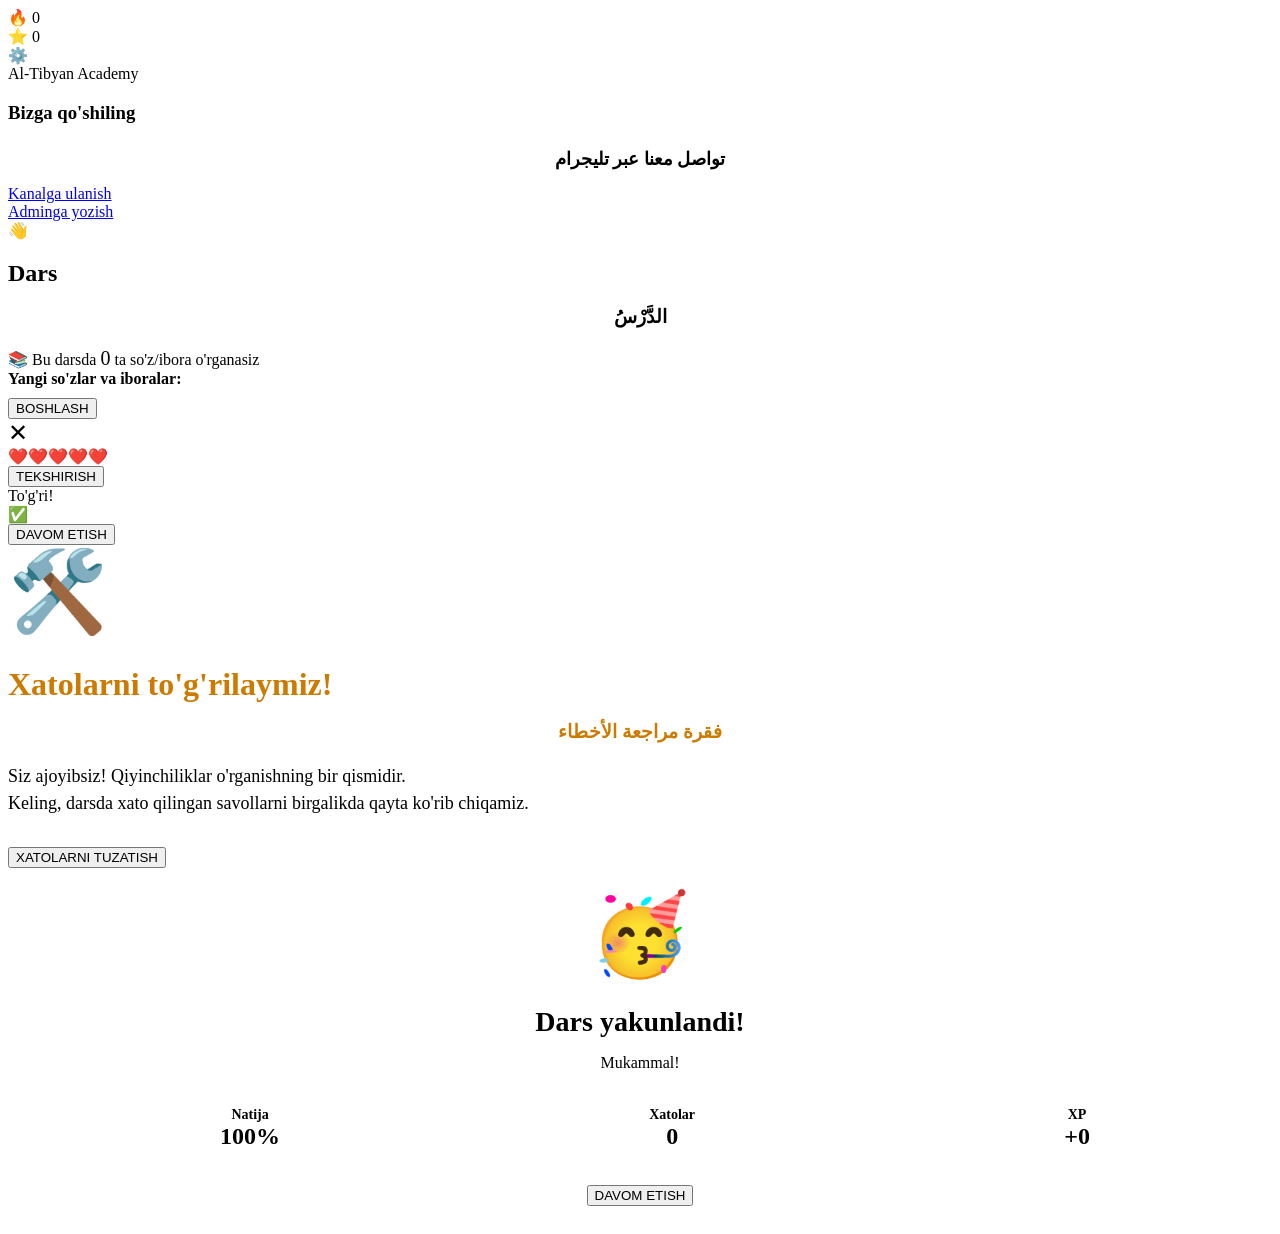
==== commit a6a368be: "Update index.html" ====
--- a/index.html
+++ b/index.html
@@ -12,209 +12,14 @@
   <link rel="preconnect" href="https://fonts.gstatic.com" crossorigin>
   <link href="https://fonts.googleapis.com/css2?family=Amiri:wght@400;700&family=Nunito:wght@400;700;800&display=swap" rel="stylesheet">
 
-  <style>
-    :root {
-      --primary: #1CB0F6;
-      --primary-dark: #1899D6;
-      --success: #58CC02;
-      --success-dark: #58A700;
-      --danger: #FF4B4B;
-      --danger-dark: #EA2B2B;
-      --warning: #FF9600;
-      --gold: #FFD700;
-      --bg: #F7F7F7;
-      --card: #FFFFFF;
-      --border: #E5E5E5;
-      --text: #4B4B4B;
-      --text-muted: #AFAFAF;
-    }
-
-    * { box-sizing: border-box; margin: 0; padding: 0; user-select: none; -webkit-tap-highlight-color: transparent; }
-    
-    body {
-      font-family: 'Nunito', sans-serif;
-      background-color: var(--bg);
-      color: var(--text);
-      overflow: hidden;
-      touch-action: manipulation;
-    }
-
-    .arabic-text {
-      font-family: 'Amiri', serif;
-      font-size: 28px;
-      direction: rtl;
-      text-align: right;
-      line-height: 1.8;
-      font-weight: bold;
-    }
-
-    #app-container {
-      width: 100vw;
-      height: 100vh;
-      height: 100dvh;
-      position: relative;
-      overflow: hidden;
-      max-width: 600px;
-      margin: 0 auto;
-      background: var(--bg);
-      box-shadow: 0 0 20px rgba(0,0,0,0.1);
-    }
-
-    .screen {
-      position: absolute;
-      top: 0; left: 0; right: 0; bottom: 0;
-      display: none;
-      flex-direction: column;
-      background: var(--bg);
-      opacity: 0;
-      transition: opacity 0.2s ease, transform 0.25s ease;
-    }
-    .screen.active { display: flex; opacity: 1; transform: translateX(0); z-index: 10; }
-    .screen.slide-out-left { opacity: 0; transform: translateX(-100%); z-index: 5; display: flex; }
-    .screen.slide-in-right { opacity: 0; transform: translateX(100%); z-index: 15; display: flex; }
-
-    /* Top Bar */
-    .top-bar {
-      display: flex;
-      justify-content: space-between;
-      align-items: center;
-      padding: 16px 20px;
-      background: var(--card);
-      border-bottom: 2px solid var(--border);
-      z-index: 20;
-    }
-    .stat-chip { display: flex; align-items: center; gap: 6px; font-weight: 700; color: var(--warning); }
-    .stat-chip.xp { color: var(--primary); }
-
-    /* Screen A: Map */
-    #screen-map { overflow-y: auto; padding-bottom: 100px; }
-    .map-header { text-align: center; padding: 20px; font-size: 20px; font-weight: 800; color: var(--primary); border-bottom: 2px solid var(--border); background: var(--card); }
-    .lesson-path { display: flex; flex-direction: column; align-items: center; padding: 40px 0 20px 0; gap: 40px; }
-    .node-container { display: flex; flex-direction: column; align-items: center; position: relative; }
-    .node {
-      width: 75px; height: 75px; border-radius: 50%;
-      display: flex; justify-content: center; align-items: center;
-      font-size: 32px; font-weight: bold; cursor: pointer;
-      box-shadow: 0 5px 0 rgba(0,0,0,0.1);
-      transition: all 0.2s ease;
-      position: relative;
-    }
-    .node:active { transform: translateY(5px); box-shadow: 0 0 0; }
-    .node.completed { background: var(--success); color: white; border: 4px solid var(--success-dark); }
-    .node.active-node { background: var(--primary); color: white; border: 4px solid var(--primary-dark); animation: pulse 2s infinite; }
-    .node.locked { background: var(--border); color: #999; border: 4px solid #D5D5D5; cursor: pointer; }
-    .node-label { margin-top: 10px; font-weight: 800; color: var(--text); font-size: 15px; text-align: center; }
-    
-    @keyframes pulse { 0% { box-shadow: 0 0 0 0 rgba(28, 176, 246, 0.4); } 70% { box-shadow: 0 0 0 15px rgba(28, 176, 246, 0); } 100% { box-shadow: 0 0 0 0 rgba(28, 176, 246, 0); } }
-
-    /* Contacts / Socials Section */
-    .social-section {
-      margin: 20px; padding: 20px; background: var(--card); border-radius: 16px; border: 2px solid var(--border); text-align: center; box-shadow: 0 4px 10px rgba(0,0,0,0.05);
-    }
-    .social-title { font-size: 20px; color: var(--primary); font-weight: 800; margin-bottom: 5px; }
-    .social-subtitle { font-size: 14px; color: var(--text-muted); margin-bottom: 20px; font-weight: bold; }
-    .social-cards-container { display: flex; justify-content: space-around; flex-wrap: wrap; gap: 15px; }
-    .social-card { display: flex; flex-direction: column; align-items: center; gap: 10px; }
-    .social-card img { width: 110px; height: 110px; border-radius: 12px; border: 2px solid var(--border); }
-    .social-link { padding: 8px 16px; border-radius: 10px; font-size: 14px; font-weight: 800; text-decoration: none; color: white; text-transform: uppercase; box-shadow: 0 3px 0; transition: transform 0.1s; }
-    .social-link:active { transform: translateY(3px); box-shadow: none; }
-    .social-link.telegram { background: var(--primary); box-shadow: 0 3px 0 var(--primary-dark); }
-    .social-link.admin { background: var(--warning); box-shadow: 0 3px 0 #CC7A00; }
-
-    /* Screen B: Welcome */
-    #screen-welcome { justify-content: flex-start; align-items: center; padding: 20px; text-align: center; overflow-y: auto; }
-    .welcome-icon { font-size: 80px; margin-top: 10px; margin-bottom: 10px; }
-    .word-count-badge { background: #E1F5FE; color: var(--primary-dark); padding: 10px 15px; border-radius: 12px; font-weight: 800; font-size: 16px; margin-bottom: 15px; border: 2px solid var(--primary); }
-    .vocab-preview { display: flex; flex-direction: column; gap: 10px; width: 100%; margin: 10px 0 20px 0; }
-    .vocab-card { background: var(--card); padding: 15px; border-radius: 16px; box-shadow: 0 4px 12px rgba(0,0,0,0.08); display: flex; justify-content: space-between; align-items: center; border: 2px solid var(--border); }
-
-    /* Button */
-    .btn {
-      width: 100%; padding: 16px; border-radius: 12px; font-size: 18px; font-weight: 800;
-      border: none; cursor: pointer; text-transform: uppercase;
-      transition: all 0.2s ease; box-shadow: 0 4px 0; display: block; text-align: center;
-    }
-    .btn-primary { background: var(--primary); color: white; box-shadow: 0 4px 0 var(--primary-dark); }
-    .btn-primary:active { transform: translateY(4px); box-shadow: 0 0 0 var(--primary-dark); }
-    .btn-primary:disabled { background: var(--border); box-shadow: 0 4px 0 #D5D5D5; color: #999; pointer-events: none; }
-    .btn-success { background: var(--success); color: white; box-shadow: 0 4px 0 var(--success-dark); }
-    .btn-danger { background: var(--danger); color: white; box-shadow: 0 4px 0 var(--danger-dark); }
-    .btn-warning { background: var(--warning); color: white; box-shadow: 0 4px 0 #CC7A00; }
-
-    /* Screen C: Exercise */
-    .exercise-header { display: flex; align-items: center; gap: 15px; padding: 20px; }
-    .hearts { display: flex; gap: 4px; color: var(--danger); font-size: 24px; }
-    .progress-bg { flex: 1; height: 16px; background: var(--border); border-radius: 8px; overflow: hidden; }
-    .progress-fill { height: 100%; background: linear-gradient(90deg, var(--primary), var(--success)); width: 0%; transition: width 0.4s ease-in-out; border-radius: 8px; }
-    
-    .exercise-content { flex: 1; padding: 0 20px; display: flex; flex-direction: column; overflow-y: auto; }
-    .instruction { font-size: 20px; font-weight: 800; margin-bottom: 20px; color: var(--text); text-align: center;}
-    .review-badge { display: inline-block; background: var(--warning); color: white; padding: 4px 8px; border-radius: 8px; font-size: 14px; margin-bottom: 10px; text-align: center; }
-
-    /* Exercise Types */
-    .word-bank { display: flex; flex-wrap: wrap; gap: 10px; margin-top: 20px; justify-content: center; direction: rtl;}
-    .word-btn { padding: 12px 20px; border: 2px solid var(--border); border-radius: 12px; background: var(--card); font-weight: 700; font-size: 22px; cursor: pointer; box-shadow: 0 2px 0 var(--border); }
-    .word-btn:active { transform: translateY(2px); box-shadow: 0 0 0; }
-    .word-btn.selected { background: var(--border); color: transparent; pointer-events: none; box-shadow: none; }
-    
-    .drop-zone { min-height: 65px; border-bottom: 2px dashed #CCC; display: flex; flex-wrap: wrap; gap: 10px; padding-bottom: 10px; direction: rtl; justify-content: center;}
-    
-    .speaker-btn { width: 80px; height: 80px; border-radius: 50%; background: var(--primary); color: white; display: flex; justify-content: center; align-items: center; font-size: 40px; margin: 0 auto 30px auto; cursor: pointer; box-shadow: 0 4px 0 var(--primary-dark); }
-    .speaker-btn:active { transform: translateY(4px); box-shadow: 0 0 0; }
-    
-    .options-grid { display: grid; grid-template-columns: 1fr; gap: 12px; }
-    .option-btn { padding: 15px; border: 2px solid var(--border); border-radius: 16px; background: var(--card); font-size: 22px; font-weight: 700; text-align: center; cursor: pointer; }
-    .option-btn.selected { border-color: var(--primary); background: #E1F5FE; }
-    
-    .match-grid { display: grid; grid-template-columns: 1fr 1fr; gap: 10px; padding-bottom: 10px;}
-    .match-btn { padding: 12px 8px; border: 2px solid var(--border); border-radius: 12px; background: var(--card); font-weight: 700; text-align: center; font-size: 16px;}
-    .match-btn.active { border-color: var(--primary); background: #E1F5FE; }
-    .match-btn.matched { visibility: hidden; }
-
-    /* Letter Grid (Crossword/WordSearch) */
-    .letter-grid-container { display: grid; grid-template-columns: repeat(4, 1fr); gap: 10px; margin-top: 20px; direction: rtl;}
-    .letter-btn { padding: 15px 5px; border: 2px solid var(--border); border-radius: 12px; background: var(--card); font-weight: 700; font-size: 28px; text-align: center; cursor: pointer; box-shadow: 0 4px 0 var(--border); transition: transform 0.1s; }
-    .letter-btn:active { transform: translateY(4px); box-shadow: 0 0 0; }
-    .letter-btn.used { background: var(--border); color: transparent; pointer-events: none; box-shadow: none; }
-    .letter-answer-box { min-height: 70px; border: 2px dashed #CCC; border-radius: 12px; display: flex; justify-content: center; align-items: center; font-size: 36px; margin-bottom: 20px; direction: rtl; gap: 5px;}
-    .letter-answer-item { cursor: pointer; color: var(--primary); font-weight: bold; }
-
-    /* Bottom Action Bar & Feedback */
-    .bottom-bar { padding: 20px; padding-bottom: calc(20px + env(safe-area-inset-bottom)); border-top: 2px solid var(--border); background: var(--card); position: relative; z-index: 30; }
-    
-    .feedback-sheet {
-      position: absolute; bottom: 0; left: 0; right: 0;
-      padding: 20px; padding-bottom: calc(20px + env(safe-area-inset-bottom));
-      transform: translateY(100%); transition: transform 0.3s ease-out;
-      z-index: 40; border-top-left-radius: 20px; border-top-right-radius: 20px;
-    }
-    .feedback-sheet.show { transform: translateY(0); }
-    .feedback-sheet.correct { background: #D7FFB8; color: var(--success-dark); }
-    .feedback-sheet.wrong { background: #FFDFE0; color: var(--danger-dark); }
-    .feedback-content { display: flex; align-items: center; justify-content: space-between; margin-bottom: 20px; font-weight: 800; font-size: 24px; }
-    
-    .text-center { text-align: center; }
-    .mt-1 { margin-top: 10px; }
-    .mb-2 { margin-bottom: 20px; }
-
-    /* Mistakes Review Modal */
-    #screen-mistakes-intro { justify-content: center; align-items: center; padding: 30px; text-align: center; background: #FFF9C4; }
-
-    /* User Message Toast */
-    #user-message-toast {
-      position: fixed; top: 0; left: 50%; transform: translateX(-50%);
-      background: var(--warning); color: white; padding: 10px 20px;
-      border-radius: 0 0 10px 10px; font-weight: bold; z-index: 1000;
-      opacity: 0; transition: opacity 0.3s;
-    }
-  </style>
+  <link rel="stylesheet" href="style.css">
+  <link rel="manifest" href="manifest.json">
 </head>
 <body>
 
 <div id="user-message-toast"></div>
 
 <div id="app-container">
-
   <div id="screen-map" class="screen active">
     <div class="top-bar">
       <div class="stat-chip">🔥 <span id="streak-count">0</span></div>
@@ -222,19 +27,15 @@
       <div style="font-weight:bold; cursor:pointer;" onclick="resetProgress()">⚙️</div>
     </div>
     <div class="map-header">Al-Tibyan Academy</div>
-    
     <div class="lesson-path" id="lesson-path"></div>
-
     <div class="social-section">
         <h3 class="social-title">Bizga qo'shiling</h3>
         <h4 class="arabic-text" style="font-size: 18px; color: var(--primary-dark); margin-bottom: 15px; text-align: center;">تواصل معنا عبر تليجرام</h4>
         <div class="social-cards-container">
             <div class="social-card">
-                <img src="image_906d2a.png" alt="Channel Barcode">
                 <a href="https://t.me/dar_altibyan" target="_blank" class="social-link telegram">Kanalga ulanish</a>
             </div>
             <div class="social-card">
-                <img src="image_906ce5.png" alt="Admin Barcode">
                 <a href="https://t.me/Dar_altibyan_admin" target="_blank" class="social-link admin">Adminga yozish</a>
             </div>
         </div>
@@ -245,14 +46,9 @@
     <div class="welcome-icon" id="welcome-icon">👋</div>
     <h2 id="welcome-title" class="mb-2">Dars</h2>
     <h3 id="welcome-title-ar" class="arabic-text mb-2 text-muted" style="text-align: center;">الدَّرْسُ</h3>
-    
-    <div class="word-count-badge">
-      📚 Bu darsda <span id="word-count" style="font-size: 20px;">0</span> ta so'z/ibora o'rganasiz
-    </div>
-    
+    <div class="word-count-badge">📚 Bu darsda <span id="word-count" style="font-size: 20px;">0</span> ta so'z/ibora o'rganasiz</div>
     <div style="text-align: left; width: 100%; font-weight: 800;">Yangi so'zlar va iboralar:</div>
     <div class="vocab-preview" id="vocab-preview"></div>
-    
     <div style="width: 100%; position: sticky; bottom: 0; background: var(--bg); padding-top: 10px;">
         <button class="btn btn-primary" onclick="startLesson()">BOSHLASH</button>
     </div>
@@ -264,13 +60,10 @@
       <div class="progress-bg"><div class="progress-fill" id="progress-bar"></div></div>
       <div class="hearts" id="hearts-display">❤️❤️❤️❤️❤️</div>
     </div>
-    
     <div class="exercise-content" id="exercise-content"></div>
-
     <div class="bottom-bar">
       <button class="btn btn-primary" id="check-btn" onclick="checkAnswer()">TEKSHIRISH</button>
     </div>
-
     <div class="feedback-sheet" id="feedback-sheet">
       <div class="feedback-content">
         <div id="feedback-msg">To'g'ri!</div>
@@ -299,11 +92,11 @@
     
     <div style="background: var(--card); padding: 15px; border-radius: 16px; border: 2px solid var(--border); width: 100%; margin-bottom: 20px; display:flex; justify-content: space-around;">
       <div>
-        <div style="font-size: 14px; color: var(--primary); font-weight:bold;">Natija (Accuracy)</div>
+        <div style="font-size: 14px; color: var(--primary); font-weight:bold;">Natija</div>
         <div style="font-size: 24px; font-weight:800; color: var(--primary-dark);"><span id="result-accuracy">100</span>%</div>
       </div>
       <div style="border-left: 2px solid var(--border); padding-left: 15px;">
-        <div style="font-size: 14px; color: var(--danger); font-weight:bold;">Xatolar (Mistakes)</div>
+        <div style="font-size: 14px; color: var(--danger); font-weight:bold;">Xatolar</div>
         <div style="font-size: 24px; font-weight:800; color: var(--danger-dark);"><span id="result-wrong">0</span></div>
       </div>
       <div style="border-left: 2px solid var(--border); padding-left: 15px;">
@@ -311,1130 +104,10 @@
         <div style="font-size: 24px; font-weight:800;">+<span id="earned-xp">0</span></div>
       </div>
     </div>
-    
     <button class="btn btn-primary" onclick="finishLesson()">DAVOM ETISH</button>
   </div>
-
 </div>
 
-<script>
-/* =========================================
-   CURRICULUM DATA
-========================================= */
-const curriculum = [
-  {
-    id: 'unit1', title: "Salomlashish va Tanishtirish", titleAr: "أَوَّلاً وَثَانِياً", icon: '🤝',
-    lessons: [
-      {
-        id: 'l1', title: "Salomlashish", titleAr: "التَّحِيَّاتُ", icon: '👋', xp: 20,
-        vocabulary: [
-          { arabic: "السَّلَامُ عَلَيْكُمْ", uzbek: "Assalomu alaykum" },
-          { arabic: "وَعَلَيْكُمُ السَّلَامُ", uzbek: "Va alaykum assalom" },
-          { arabic: "مَرْحَبًا", uzbek: "Salom / Marhabo" },
-          { arabic: "أَهْلًا وَسَهْلًا", uzbek: "Xush kelibsiz" },
-          { arabic: "صَبَاحُ الْخَيْرِ", uzbek: "Xayrli tong" },
-          { arabic: "صَبَاحُ النُّورِ", uzbek: "Tongingiz xayrli bo'lsin" },
-          { arabic: "مَسَاءُ الْخَيْرِ", uzbek: "Xayrli kech" },
-          { arabic: "مَسَاءُ النُّورِ", uzbek: "Kechingiz xayrli bo'lsin" }
-        ],
-        questions: [
-          { type: "matchPairs", pairs: [
-            { arabic: "السَّلَامُ عَلَيْكُمْ", uzbek: "Assalomu alaykum" }, 
-            { arabic: "مَرْحَبًا", uzbek: "Salom" }, 
-            { arabic: "أَهْلًا وَسَهْلًا", uzbek: "Xush kelibsiz" },
-            { arabic: "صَبَاحُ الْخَيْرِ", uzbek: "Xayrli tong" },
-            { arabic: "مَسَاءُ الْخَيْرِ", uzbek: "Xayrli kech" }
-          ]},
-          { type: "fillBlank", uzbek: "Xayrli kech (Javobi)", arabic: "مَسَاءُ ___", fullArabic: "مَسَاءُ النُّورِ", blankWord: "النُّورِ", choices: ["النُّورِ", "كِتَابٌ", "أَنْتَ"], correct: "النُّورِ" },
-          { type: "listenSelect", arabic: "أَهْلًا وَسَهْلًا", uzbek: "Xush kelibsiz", options: ["Assalomu alaykum", "Xayrli tong", "Xush kelibsiz", "Xayrli kech"], correct: "Xush kelibsiz" },
-          { type: "sentenceBuilder", uzbek: "Va alaykum assalom", arabic: "وَعَلَيْكُمُ السَّلَامُ", words: ["وَعَلَيْكُمُ", "السَّلَامُ", "كِتَابٌ", "مَدِينَةٌ"], distractors: ["كِتَابٌ", "مَدِينَةٌ"] }
-        ]
-      },
-      {
-        id: 'l2', title: "Tanishuv", titleAr: "التَّعَارُفُ", icon: '🌍', xp: 20,
-        vocabulary: [
-          { arabic: "أَنَا أَحْمَدُ، أَنَا مِنْ سُورِيَّةَ", uzbek: "Men Ahmadman, men Suriyadanman" },
-          { arabic: "أَنَا فَاطِمَةُ، أَنَا مِنَ الْمَغْرِبِ", uzbek: "Men Fotimaman, men Marokashdanman" },
-          { arabic: "أَنَا حَمَدُ، أَنَا مِنْ قَطَرَ", uzbek: "Men Hamadman, men Qatardanman" },
-          { arabic: "أَنَا سَلْمَى، أَنَا مِنْ لُبْنَانَ", uzbek: "Men Salmoman, men Livandanman" },
-          { arabic: "أَنَا وَائِلُ، أَنَا مِنْ مِصْرَ", uzbek: "Men Voilman, men Misrdanman" },
-          { arabic: "زَيْنَبُ، تُرْكِيَا", uzbek: "Zaynab, Turkiya" },
-          { arabic: "أَمْرِيكَا", uzbek: "Amerika" }
-        ],
-        questions: [
-          { type: "sentenceBuilder", uzbek: "Men Salmoman, men Livandanman", arabic: "أَنَا سَلْمَى أَنَا مِنْ لُبْنَانَ", words: ["أَنَا", "سَلْمَى", "أَنَا", "مِنْ", "لُبْنَانَ", "هَاتِفٌ", "فِي"], distractors: ["هَاتِفٌ", "فِي"] },
-          { type: "sentenceBuilder", uzbek: "Men Voilman, men Misrdanman", arabic: "أَنَا وَائِلُ أَنَا مِنْ مِصْرَ", words: ["أَنَا", "وَائِلُ", "أَنَا", "مِنْ", "مِصْرَ", "بَابٌ"], distractors: ["بَابٌ"] },
-          { type: "matchPairs", pairs: [
-            { arabic: "سُورِيَّةَ", uzbek: "Suriya" }, 
-            { arabic: "الْمَغْرِبِ", uzbek: "Marokash" }, 
-            { arabic: "قَطَرَ", uzbek: "Qatar" },
-            { arabic: "تُرْكِيَا", uzbek: "Turkiya" },
-            { arabic: "أَمْرِيكَا", uzbek: "Amerika" }
-          ]},
-          { type: "fillBlank", uzbek: "Men Zaynabman, men Turkiyadanman", arabic: "أَنَا زَيْنَبُ، أَنَا ___ تُرْكِيَا.", fullArabic: "أَنَا زَيْنَبُ، أَنَا مِنْ تُرْكِيَا.", blankWord: "مِنْ", choices: ["مِنْ", "إِلَى", "فِي"], correct: "مِنْ" }
-        ]
-      },
-      {
-        id: 'l3', title: "Savol berish", titleAr: "السُّؤَالُ عَنِ الاسْمِ وَالْبَلَدِ", icon: '❓', xp: 20,
-        vocabulary: [
-          { arabic: "مَا اسْمُكَ؟", uzbek: "Ismingiz nima? (erkak)" },
-          { arabic: "اِسْمِي فَادِي.", uzbek: "Mening ismim Fadi." },
-          { arabic: "مِنْ أَيْنَ أَنْتَ؟", uzbek: "Siz qayerdansiz? (erkak)" },
-          { arabic: "أَنَا مِنْ مِصْرَ.", uzbek: "Men Misrdanman." },
-          { arabic: "مَا اسْمُكِ؟", uzbek: "Ismingiz nima? (ayol)" },
-          { arabic: "مِنْ أَيْنَ أَنْتِ؟", uzbek: "Siz qayerdansiz? (ayol)" },
-          { arabic: "اِسْمِي سُوزَانُ.", uzbek: "Mening ismim Syuzan." }
-        ],
-        questions: [
-          { type: "fillBlank", uzbek: "Ismingiz nima? (ayollarga)", arabic: "مَا ___؟", fullArabic: "مَا اسْمُكِ؟", blankWord: "اسْمُكِ", choices: ["اسْمُكِ", "اسْمُكَ", "قَلَمُكِ"], correct: "اسْمُكِ" },
-          { type: "sentenceBuilder", uzbek: "Siz qayerdansiz? (erkaklarga)", arabic: "مِنْ أَيْنَ أَنْتَ؟", words: ["مِنْ", "أَيْنَ", "أَنْتَ؟", "هَلْ", "بَابٌ"], distractors: ["هَلْ", "بَابٌ"] },
-          { type: "listenSelect", arabic: "اِسْمِي فَادِي", uzbek: "Mening ismim Fadi", options: ["Ismingiz nima?", "Mening ismim Fadi", "Men Turkiyadanman", "Uning ismini bilaman"], correct: "Mening ismim Fadi" },
-          { type: "matchPairs", pairs: [
-            { arabic: "مَا اسْمُكَ؟", uzbek: "Ismingiz nima? (m)" }, 
-            { arabic: "مِنْ أَيْنَ أَنْتَ؟", uzbek: "Qayerdansiz? (m)" }, 
-            { arabic: "مَا اسْمُكِ؟", uzbek: "Ismingiz nima? (f)" }, 
-            { arabic: "مِنْ أَيْنَ أَنْتِ؟", uzbek: "Qayerdansiz? (f)" }
-          ]}
-        ]
-      }
-    ]
-  },
-  {
-    id: 'unit2', title: "Tovushlar va So'zlar", titleAr: "رَابِعاً: الْأَصْوَاتُ", icon: '🗣️',
-    lessons: [
-      {
-        id: 'l4', title: "So'zlar 1", titleAr: "مُفْرَدَاتٌ ١", icon: '📖', xp: 20,
-        vocabulary: [
-          { arabic: "جَبَلٌ", uzbek: "Tog'" },
-          { arabic: "هَرَمٌ", uzbek: "Ehrom (Piramida)" },
-          { arabic: "بَابٌ", uzbek: "Eshik" },
-          { arabic: "مَكْتَبَةٌ", uzbek: "Kutubxona" },
-          { arabic: "بِنْتٌ", uzbek: "Qiz" },
-          { arabic: "عِنَبٌ", uzbek: "Uzum" },
-          { arabic: "قَهْوَةٌ", uzbek: "Qahva" },
-          { arabic: "مِقَصٌّ", uzbek: "Qaychi" }
-        ],
-        questions: [
-          { type: "wordSearch", 
-            instruction: "Jadvaldan quyidagi 5 ta so'zni toping (Harflarni ketma-ket bosing):",
-            wordsToFind: [
-              { arabic: "جبل", uzbek: "Tog'" },
-              { arabic: "باب", uzbek: "Eshik" },
-              { arabic: "بنت", uzbek: "Qiz" },
-              { arabic: "عنب", uzbek: "Uzum" },
-              { arabic: "قهوة", uzbek: "Qahva" }
-            ],
-            grid: [
-              ['ج', 'ب', 'ل', 'ا', 'ك', 'م'],
-              ['س', 'ق', 'ه', 'و', 'ة', 'ي'],
-              ['د', 'ص', 'ع', 'ن', 'ب', 'ف'],
-              ['ز', 'ط', 'ب', 'ن', 'ت', 'ش'],
-              ['ر', 'ع', 'ب', 'ا', 'ب', 'خ'],
-              ['غ', 'ه', 'ل', 'و', 'ن', 'م']
-            ]
-          },
-          { type: "listenSelect", arabic: "مِقَصٌّ", uzbek: "Qaychi", options: ["Kutubxona", "Eshik", "Qaychi", "Kasalxona"], correct: "Qaychi" },
-          { type: "matchPairs", pairs: [
-            { arabic: "بَابٌ", uzbek: "Eshik" }, 
-            { arabic: "هَرَمٌ", uzbek: "Ehrom" },
-            { arabic: "قَهْوَةٌ", uzbek: "Qahva" },
-            { arabic: "جَبَلٌ", uzbek: "Tog'" },
-            { arabic: "عِنَبٌ", uzbek: "Uzum" }
-          ]},
-          { type: "letterGrid", uzbek: "Qaychi", arabic: "مِقَصٌّ", letters: ["مِ", "قَ", "صٌّ", "بِ", "ا", "لَ"] }
-        ]
-      },
-      {
-        id: 'l5', title: "So'zlar 2", titleAr: "مُفْرَدَاتٌ ٢", icon: '🔤', xp: 20,
-        vocabulary: [
-          { arabic: "جَمَلٌ", uzbek: "Tuya" },
-          { arabic: "كِتَابٌ", uzbek: "Kitob" },
-          { arabic: "تَمْرٌ", uzbek: "Xurmo" },
-          { arabic: "ثُومٌ", uzbek: "Sarimsoq" },
-          { arabic: "مُسْتَشْفَى", uzbek: "Kasalxona" },
-          { arabic: "بَيْتٌ", uzbek: "Uy" },
-          { arabic: "حَافِلَةٌ", uzbek: "Avtobus" }
-        ],
-        questions: [
-          { type: "listenSelect", arabic: "مُسْتَشْفَى", uzbek: "Kasalxona", options: ["Kalit", "Kitob", "Kasalxona", "Uy"], correct: "Kasalxona" },
-          { type: "matchPairs", pairs: [
-            { arabic: "جَمَلٌ", uzbek: "Tuya" }, 
-            { arabic: "مُسْتَشْفَى", uzbek: "Kasalxona" }, 
-            { arabic: "تَمْرٌ", uzbek: "Xurmo" },
-            { arabic: "كِتَابٌ", uzbek: "Kitob" },
-            { arabic: "ثُومٌ", uzbek: "Sarimsoq" }
-          ]},
-          { type: "letterGrid", uzbek: "Avtobus", arabic: "حَافِلَةٌ", letters: ["حَ", "ا", "فِ", "لَ", "ةٌ", "بِ"] },
-          { type: "letterGrid", uzbek: "Tuya", arabic: "جَمَلٌ", letters: ["جَ", "مَ", "لٌ", "ك", "ا", "ص"] }
-        ]
-      },
-      {
-        id: 'l6', title: "So'zlar 3 va She'r", titleAr: "مُفْرَدَاتٌ ٣ وَشِعْر", icon: '📜', xp: 20,
-        vocabulary: [
-          { arabic: "مِفْتَاحٌ", uzbek: "Kalit" },
-          { arabic: "فَمٌ", uzbek: "Og'iz" },
-          { arabic: "دَلْوٌ", uzbek: "Paqir" },
-          { arabic: "فِيلٌ", uzbek: "Fil" },
-          { arabic: "هَاتِفٌ", uzbek: "Telefon" },
-          { arabic: "بَلَدٌ", uzbek: "Davlat" },
-          { arabic: "مَدِينَةٌ", uzbek: "Shahar" },
-          { arabic: "الْخَيْلُ، اللَّيْلُ، الْبَيْدَاءُ", uzbek: "Otlar, tun, sahro" },
-          { arabic: "السَّيْفُ، الرُّمْحُ", uzbek: "Qilich, nayza" },
-          { arabic: "الْقِرْطَاسُ، الْقَلَمُ", uzbek: "Qog'oz, qalam" }
-        ],
-        questions: [
-          { type: "matchPairs", pairs: [
-            { arabic: "مِفْتَاحٌ", uzbek: "Kalit" }, 
-            { arabic: "هَاتِفٌ", uzbek: "Telefon" }, 
-            { arabic: "مَدِينَةٌ", uzbek: "Shahar" },
-            { arabic: "بَلَدٌ", uzbek: "Davlat" },
-            { arabic: "فِيلٌ", uzbek: "Fil" }
-          ]},
-          { type: "letterGrid", uzbek: "Davlat", arabic: "بَلَدٌ", letters: ["بَ", "لَ", "دٌ", "مَ", "سَ", "ا"] },
-          { type: "letterGrid", uzbek: "Otlar", arabic: "خَيْلٌ", letters: ["خَ", "يْ", "لٌ", "ب", "ص", "د"] },
-          { type: "sentenceBuilder", uzbek: "She'rni yig'ing: Qog'oz va Qalam", arabic: "الْقِرْطَاسُ وَالْقَلَمُ", words: ["الْقِرْطَاسُ", "وَ", "الْقَلَمُ", "بَابٌ"], distractors: ["بَابٌ"] }
-        ]
-      }
-    ]
-  },
-  {
-    id: 'unit3', title: "Hafta kunlari", titleAr: "خَامِساً: أَيَّامُ الْأُسْبُوعِ", icon: '📅',
-    lessons: [
-      {
-        id: 'l7', title: "Kunlar", titleAr: "أَيَّامُ الْأُسْبُوعِ", icon: '📆', xp: 20,
-        vocabulary: [
-          { arabic: "الْأَحَدُ", uzbek: "Yakshanba" },
-          { arabic: "الْإِثْنَيْنِ", uzbek: "Dushanba" },
-          { arabic: "الثُّلَاثَاءُ", uzbek: "Seshanba" },
-          { arabic: "الْأَرْبِعَاءُ", uzbek: "Chorshanba" },
-          { arabic: "الْخَمِيسُ", uzbek: "Payshanba" },
-          { arabic: "الْجُمُعَةُ", uzbek: "Juma" },
-          { arabic: "السَّبْتُ", uzbek: "Shanba" }
-        ],
-        questions: [
-          { type: "listenSelect", arabic: "الْأَرْبِعَاءُ", uzbek: "Chorshanba", options: ["Dushanba", "Seshanba", "Chorshanba", "Yakshanba"], correct: "Chorshanba" },
-          { type: "matchPairs", pairs: [
-            { arabic: "الْأَحَدُ", uzbek: "Yakshanba" }, 
-            { arabic: "الثُّلَاثَاءُ", uzbek: "Seshanba" }, 
-            { arabic: "الْخَمِيسُ", uzbek: "Payshanba" },
-            { arabic: "الْجُمُعَةُ", uzbek: "Juma" },
-            { arabic: "السَّبْتُ", uzbek: "Shanba" }
-          ]},
-          { type: "fillBlank", uzbek: "Yakshanba ⟸ Dushanba ⟸ ___", arabic: "الْأَحَدُ ⟸ الْإِثْنَيْنِ ⟸ ___", fullArabic: "الثُّلَاثَاءُ", blankWord: "الثُّلَاثَاءُ", choices: ["الثُّلَاثَاءُ", "الْأَرْبِعَاءُ", "الْجُمُعَةُ"], correct: "الثُّلَاثَاءُ" },
-          { type: "sentenceBuilder", uzbek: "Tartiblang: Chorshanba Payshanba Juma", arabic: "الْأَرْبِعَاءُ الْخَمِيسُ الْجُمُعَةُ", words: ["الْأَرْبِعَاءُ", "الْخَمِيسُ", "الْجُمُعَةُ", "كِتَابٌ"], distractors: ["كِتَابٌ"] }
-        ]
-      },
-      {
-        id: 'l8', title: "Bugun va Ertaga", titleAr: "الْيَوْمُ، الْغَدُ، الْأَمْسُ", icon: '⏳', xp: 20,
-        vocabulary: [
-          { arabic: "مَا الْيَوْمُ؟", uzbek: "Bugun qaysi kun?" },
-          { arabic: "الْيَوْمُ", uzbek: "Bugun" },
-          { arabic: "مَا الْغَدُ؟", uzbek: "Ertaga qaysi kun?" },
-          { arabic: "الْغَدُ", uzbek: "Ertaga" },
-          { arabic: "مَا الْأَمْسُ؟", uzbek: "Kecha qaysi kun edi?" },
-          { arabic: "الْأَمْسُ", uzbek: "Kecha" }
-        ],
-        questions: [
-          { type: "fillBlank", uzbek: "Agar bugun Yakshanba bo'lsa, ertaga qaysi kun?", arabic: "إِذَا كَانَ الْيَوْمُ الْأَحَدُ، فَمَا الْغَدُ؟ ___", fullArabic: "الْغَدُ الْإِثْنَيْنِ.", blankWord: "الْإِثْنَيْنِ", choices: ["الْإِثْنَيْنِ", "السَّبْتُ", "الثُّلَاثَاءُ"], correct: "الْإِثْنَيْنِ" },
-          { type: "sentenceBuilder", uzbek: "Agar bugun Shanba bo'lsa, kecha qaysi kun edi? Kecha Juma.", arabic: "مَا الْأَمْسُ؟ الْأَمْسُ الْجُمُعَةُ", words: ["مَا", "الْأَمْسُ؟", "الْأَمْسُ", "الْجُمُعَةُ", "كِتَابٌ", "مَدِينَةٌ"], distractors: ["كِتَابٌ", "مَدِينَةٌ"] },
-          { type: "matchPairs", pairs: [
-            { arabic: "الْيَوْمُ", uzbek: "Bugun" }, 
-            { arabic: "الْغَدُ", uzbek: "Ertaga" }, 
-            { arabic: "الْأَمْسُ", uzbek: "Kecha" },
-            { arabic: "مَا اسْمُكَ؟", uzbek: "Ismingiz nima? (m)" },
-            { arabic: "مِنْ أَيْنَ أَنْتِ؟", uzbek: "Qayerdansiz? (f)" }
-          ]},
-          { type: "listenSelect", arabic: "مَا الْأَمْسُ؟", uzbek: "Kecha qaysi kun edi?", options: ["Ertaga qaysi kun?", "Bugun qaysi kun?", "Kecha qaysi kun edi?", "Ismingiz nima?"], correct: "Kecha qaysi kun edi?" }
-        ]
-      }
-    ]
-  }
-];
-
-/* =========================================
-   PERSISTENCE & STATE
-========================================= */
-let progress = { totalXP: 0, streak: 0, completedLessons: [], unlockedLessons: ['l1'] };
-let state = { currentScreen: 'map', hearts: 5, currentLesson: null, qIndex: 0, queue: [], sessionXP: 0, wrongCount: 0, mistakes: [], isReviewMode: false, initialQCount: 0 };
-window._audioCtx = null;
-let audioUnlocked = false; // متغير جديد لمعرفة حالة قفل الصوت في أندرويد
-
-function showUserMessage(text) {
-  const toast = document.getElementById('user-message-toast');
-  toast.textContent = text;
-  toast.style.opacity = '1';
-  setTimeout(() => { toast.style.opacity = '0'; }, 3000);
-}
-
-function loadProgress() {
-  try {
-    const data = localStorage.getItem('alTibyanProgressUz_v4');
-    if (data) progress = { ...progress, ...JSON.parse(data) };
-  } catch (e) { 
-    console.warn("Local storage disabled.");
-  }
-  updateTopBar();
-}
-
-function saveProgress() {
-  try { 
-    localStorage.setItem('alTibyanProgressUz_v4', JSON.stringify(progress)); 
-  } catch (e) {
-    console.warn("Cannot save progress.");
-  }
-  updateTopBar();
-}
-
-function updateTopBar() {
-  document.getElementById('total-xp').textContent = progress.totalXP;
-  document.getElementById('streak-count').textContent = progress.streak;
-}
-
-function resetProgress() {
-  if(confirm("Barcha yutuqlaringizni o'chirib tashlamoqchimisiz?")) {
-    progress = { totalXP: 0, streak: 0, completedLessons: [], unlockedLessons: ['l1'] };
-    saveProgress();
-    initMap();
-  }
-}
-
-/* =========================================
-   TRANSITIONS & APP LAYER
-========================================= */
-function showScreen(id) {
-  const current = document.querySelector('.screen.active');
-  const next = document.getElementById('screen-' + id);
-  if (!next || current === next) return;
-
-  if (current) {
-    current.classList.remove('active');
-    current.classList.add('slide-out-left');
-    setTimeout(() => { current.classList.remove('slide-out-left'); }, 250);
-  }
-  
-  next.classList.add('slide-in-right');
-  requestAnimationFrame(() => {
-    next.classList.add('active');
-    next.classList.remove('slide-in-right');
-  });
-  
-  state.currentScreen = id;
-  if(id === 'map') initMap();
-}
-
-/* =========================================
-   AUDIO & TTS - تم التعديل الجذري هنا لأندرويد
-========================================= */
-
-// دالة لفتح قفل محركات الصوت في متصفح الجوال (أندرويد يتطلب تفاعل المستخدم)
-function unlockAudio() {
-    if(audioUnlocked) return;
-    
-    // 1. فتح قفل المؤثرات الصوتية (Web Audio API)
-    if (!window._audioCtx) {
-        window._audioCtx = new (window.AudioContext || window.webkitAudioContext)();
-    }
-    if (window._audioCtx.state === 'suspended') {
-        window._audioCtx.resume();
-    }
-
-    // 2. فتح قفل التحدث الصوتي (Speech Synthesis) بصوت صامت
-    if ('speechSynthesis' in window) {
-        window.speechSynthesis.getVoices(); // إجبار أندرويد على جلب الأصوات مبكراً
-        let msg = new SpeechSynthesisUtterance('');
-        msg.volume = 0; // صامت تماماً
-        window.speechSynthesis.speak(msg);
-    }
-
-    audioUnlocked = true;
-    
-    // إزالة الحدث لكي لا يعمل مع كل لمسة لتوفير الموارد
-    document.removeEventListener('touchstart', unlockAudio);
-    document.removeEventListener('click', unlockAudio);
-}
-
-// ربط فتح القفل بأول لمسة أو ضغطة للمستخدم
-document.addEventListener('touchstart', unlockAudio, {once:true});
-document.addEventListener('click', unlockAudio, {once:true});
-
-
-function initAudio() {
-  if (!window._audioCtx) {
-    try { window._audioCtx = new (window.AudioContext || window.webkitAudioContext)(); } 
-    catch (e) { console.warn('AudioContext not supported'); }
-  }
-  if (window._audioCtx && window._audioCtx.state === 'suspended') window._audioCtx.resume();
-}
-
-function playTone(type, freq, duration, volStart) {
-  initAudio();
-  if (!window._audioCtx) return;
-  try {
-    const osc = window._audioCtx.createOscillator();
-    const gain = window._audioCtx.createGain();
-    osc.type = type;
-    osc.frequency.setValueAtTime(freq, window._audioCtx.currentTime);
-    if(type === 'sine' && duration === 0.15) osc.frequency.exponentialRampToValueAtTime(880, window._audioCtx.currentTime + duration);
-    gain.gain.setValueAtTime(volStart, window._audioCtx.currentTime);
-    gain.gain.exponentialRampToValueAtTime(0.01, window._audioCtx.currentTime + duration);
-    osc.connect(gain); gain.connect(window._audioCtx.destination);
-    osc.start(); osc.stop(window._audioCtx.currentTime + duration);
-  } catch(e) {}
-}
-
-function playCorrect() { playTone('sine', 440, 0.15, 0.3); }
-function playWrong() { playTone('triangle', 200, 0.3, 0.4); }
-function playClick() { playTone('sine', 600, 0.05, 0.1); }
-function playLevelUp() {
-  setTimeout(() => playTone('sine', 523, 0.1, 0.3), 0);
-  setTimeout(() => playTone('sine', 659, 0.1, 0.3), 100);
-  setTimeout(() => playTone('sine', 784, 0.2, 0.3), 200);
-}
-
-// الدالة المحدثة للنطق التي تبحث صراحة عن الصوت العربي
-function speakArabic(text) {
-  if (!('speechSynthesis' in window)) {
-    showUserMessage("المتصفح لا يدعم النطق الصوتي.");
-    return;
-  }
-  
-  // إلغاء أي نطق معلق سابق
-  window.speechSynthesis.cancel();
-  
-  const u = new SpeechSynthesisUtterance(text);
-  
-  // ضبط الخصائص لتلائم اللغة العربية
-  u.lang = 'ar-SA'; 
-  u.rate = 0.8; // أبطأ قليلاً للتعليم
-  u.pitch = 1.0;
-  u.volume = 1.0;
-
-  // البحث عن صوت عربي في نظام أندرويد لفرضه (لأن أندرويد أحياناً يتجاهل الخاصية lang)
-  const voices = window.speechSynthesis.getVoices();
-  const arabicVoice = voices.find(voice => voice.lang.includes('ar'));
-  if (arabicVoice) {
-      u.voice = arabicVoice;
-  }
-
-  // وضع حدث النهاية يمنع أندرويد من حذف الـ utterance من الذاكرة قبل انتهائه
-  u.onend = function() {
-      // تم الانتهاء بنجاح
-  };
-
-  window.speechSynthesis.speak(u);
-}
-
-/* =========================================
-   UI & GAMIFICATION
-========================================= */
-function initMap() {
-  const path = document.getElementById('lesson-path');
-  path.innerHTML = '';
-  
-  curriculum.forEach((unit, uIdx) => {
-    const divider = document.createElement('div');
-    divider.style.cssText = "background:var(--border); color:var(--text); padding:8px 16px; border-radius:16px; font-weight:800; margin:20px 0; text-transform:uppercase; font-size:14px; text-align:center;";
-    divider.textContent = `Qism ${uIdx+1} — ${unit.title}`;
-    path.appendChild(divider);
-
-    unit.lessons.forEach((lesson, lIdx) => {
-      const isCompleted = progress.completedLessons.includes(lesson.id);
-      const isUnlocked = progress.unlockedLessons.includes(lesson.id);
-      
-      const nodeCont = document.createElement('div');
-      nodeCont.className = 'node-container';
-      nodeCont.style.transform = `translateX(${lIdx % 2 === 0 ? '-30px' : '30px'})`;
-
-      const node = document.createElement('div');
-      node.className = `node ${isCompleted ? 'completed' : (isUnlocked ? 'active-node' : 'locked')}`;
-      node.innerHTML = isCompleted ? '✅' : lesson.icon;
-      
-      node.onclick = () => { 
-          playClick(); 
-          if (!isUnlocked) {
-              const msg = "Siz hali bu darsga yetib kelmadingiz. Oldingi darslardagi so'zlar keyingilarida ishlatiladi.\n\nهل أنت متأكد من أنك حفظت الكلمات التي في الخلف؟ لأنها ستبنى على بعضها وإذا تخطيتها ستسبب لنفسك مشكلة.\n\nDavom etishni xohlaysizmi?";
-              if(confirm(msg)) openWelcome(lesson);
-          } else {
-              openWelcome(lesson);
-          }
-      };
-
-      const label = document.createElement('div');
-      label.className = 'node-label';
-      label.textContent = lesson.title;
-
-      nodeCont.appendChild(node);
-      nodeCont.appendChild(label);
-      path.appendChild(nodeCont);
-    });
-  });
-}
-
-function openWelcome(lesson) {
-  state.currentLesson = lesson;
-  document.getElementById('welcome-icon').textContent = lesson.icon;
-  document.getElementById('welcome-title').textContent = lesson.title;
-  document.getElementById('welcome-title-ar').textContent = curriculum.find(u => u.lessons.includes(lesson)).titleAr;
-  document.getElementById('word-count').textContent = lesson.vocabulary.length; 
-  
-  const vocabDiv = document.getElementById('vocab-preview');
-  vocabDiv.innerHTML = '';
-  lesson.vocabulary.forEach(v => {
-    const card = document.createElement('div');
-    card.className = 'vocab-card';
-    card.innerHTML = `
-      <div class="arabic-text" style="font-size:24px; flex:1;">${v.arabic}</div>
-      <div style="font-weight:700; text-align:left; margin-left:15px; font-size:15px;">${v.uzbek}</div>
-      <div style="cursor:pointer; font-size:24px; padding:5px;" onclick="speakArabic('${v.arabic}')">🔊</div>
-    `;
-    vocabDiv.appendChild(card);
-  });
-  
-  showScreen('welcome');
-}
-
-function startLesson() {
-  initAudio();
-  state.hearts = 5;
-  state.qIndex = 0;
-  state.sessionXP = 0;
-  state.wrongCount = 0;
-  state.mistakes = [];
-  state.isReviewMode = false;
-  state.initialQCount = state.currentLesson.questions.length;
-  state.queue = [...state.currentLesson.questions];
-
-  updateHearts();
-  showScreen('exercise');
-  renderQuestion();
-}
-
-function startMistakesReview() {
-  initAudio();
-  state.queue = [...state.mistakes];
-  state.mistakes = [];
-  state.isReviewMode = true;
-  state.qIndex = 0;
-  
-  showScreen('exercise');
-  renderQuestion();
-}
-
-function updateHearts() {
-  const hd = document.getElementById('hearts-display');
-  hd.innerHTML = '❤️'.repeat(state.hearts) + '🤍'.repeat(5 - state.hearts);
-}
-
-function updateProgress() {
-  const total = state.queue.length + state.qIndex; 
-  const done = state.qIndex;
-  const pct = Math.min(100, (done / total) * 100);
-  document.getElementById('progress-bar').style.width = pct + '%';
-}
-
-let activeAnswerData = null;
-
-function renderQuestion() {
-  if (state.queue.length === 0) return handleQueueEnd();
-  
-  updateProgress();
-  document.getElementById('feedback-sheet').classList.remove('show');
-  
-  const checkBtn = document.getElementById('check-btn');
-  checkBtn.style.display = 'block';
-  checkBtn.className = 'btn btn-primary';
-  checkBtn.textContent = 'TEKSHIRISH';
-  checkBtn.disabled = true;
-  
-  const content = document.getElementById('exercise-content');
-  content.innerHTML = '';
-  
-  if (state.isReviewMode) {
-      const badge = document.createElement('div');
-      badge.className = 'review-badge';
-      badge.textContent = '🛠️ Xatoni to\'g\'rilash (مراجعة الأخطاء)';
-      content.appendChild(badge);
-  }
-
-  activeAnswerData = null;
-  const q = state.queue[0];
-  
-  if (q.type === 'sentenceBuilder') renderTypeA(q, content);
-  else if (q.type === 'matchPairs') renderTypeB(q, content);
-  else if (q.type === 'listenSelect') renderTypeC(q, content);
-  else if (q.type === 'fillBlank') renderTypeD(q, content);
-  else if (q.type === 'letterGrid') renderTypeE(q, content);
-  else if (q.type === 'wordSearch') renderWordSearch(q, content);
-}
-
-/* =========================================
-   TEXT NORMALIZATION
-========================================= */
-function removeTashkeelAndPunctuation(text) {
-    if (!text) return "";
-    return text
-        .replace(/[\u0617-\u061A\u064B-\u065F\u06D6-\u06ED]/g, '') 
-        .replace(/\u0640/g, '') 
-        .replace(/[.,،؛؟!:"'()\[\]{}«»]/g, '') 
-        .replace(/\s+/g, ' ') 
-        .trim()
-        .replace(/[أإآ]/g, 'ا') 
-        .replace(/ى/g, 'ي')
-        .replace(/ة/g, 'ه'); 
-}
-
-function isAnswerCorrect(userAns, targetAns) {
-    return removeTashkeelAndPunctuation(userAns) === removeTashkeelAndPunctuation(targetAns);
-}
-
-/* =========================================
-   EXERCISE TYPES
-========================================= */
-
-// Type A: Sentence Builder
-function renderTypeA(q, container) {
-  const inst = document.createElement('div');
-  inst.className = 'instruction';
-  inst.textContent = q.uzbek;
-  container.appendChild(inst);
-  
-  const dropZone = document.createElement('div');
-  dropZone.className = 'drop-zone';
-  const wordBank = document.createElement('div');
-  wordBank.className = 'word-bank';
-  
-  let currentSentence = [];
-  
-  const updateCheckBtn = () => {
-    document.getElementById('check-btn').disabled = currentSentence.length === 0;
-    activeAnswerData = currentSentence.map(btn => btn.dataset.word).join(' '); 
-  };
-
-  const words = [...q.words].sort(() => Math.random() - 0.5);
-  words.forEach(w => {
-    const btn = document.createElement('button');
-    btn.className = 'word-btn arabic-text';
-    btn.textContent = w;
-    btn.dataset.word = w;
-    
-    btn.onclick = () => {
-      playClick();
-      if (btn.parentElement === wordBank) dropZone.appendChild(btn);
-      else wordBank.appendChild(btn);
-      
-      currentSentence = Array.from(dropZone.children);
-      updateCheckBtn();
-    };
-    wordBank.appendChild(btn);
-  });
-  
-  container.appendChild(dropZone);
-  container.appendChild(wordBank);
-}
-
-// Type B: Match Pairs
-function renderTypeB(q, container) {
-  const inst = document.createElement('div');
-  inst.className = 'instruction';
-  inst.textContent = "Mos keladigan juftlikni toping";
-  container.appendChild(inst);
-
-  document.getElementById('check-btn').style.display = 'none';
-  
-  const grid = document.createElement('div');
-  grid.className = 'match-grid';
-  
-  let arList = q.pairs.map(p => ({t: p.arabic, type: 'ar'})).sort(() => Math.random() - 0.5);
-  let uzList = q.pairs.map(p => ({t: p.uzbek, type: 'uz'})).sort(() => Math.random() - 0.5);
-  
-  let selAr = null, selUz = null;
-  let matches = 0;
-
-  const checkMatch = () => {
-    if(!selAr || !selUz) return;
-    const pair = q.pairs.find(p => p.arabic === selAr.dataset.val && p.uzbek === selUz.dataset.val);
-    
-    if (pair) {
-      playCorrect();
-      selAr.classList.add('matched'); selUz.classList.add('matched');
-      matches++;
-      if(matches === q.pairs.length) {
-        activeAnswerData = true;
-        handleAnswer(true);
-      }
-    } else {
-      playWrong();
-      if(state.hearts > 0) state.hearts--;
-      updateHearts();
-      selAr.style.borderColor = 'var(--danger)'; selUz.style.borderColor = 'var(--danger)';
-      
-      if (!state.isReviewMode && !state.mistakes.includes(q)) state.mistakes.push(q);
-      else if (state.isReviewMode) state.queue.push(q);
-      
-      setTimeout(() => {
-        if(selAr) { selAr.style.borderColor = ''; selAr.classList.remove('active'); }
-        if(selUz) { selUz.style.borderColor = ''; selUz.classList.remove('active'); }
-        selAr = null; selUz = null;
-      }, 600);
-      return;
-    }
-    selAr = null; selUz = null;
-  };
-
-  const createBtn = (item) => {
-    const b = document.createElement('button');
-    b.className = 'match-btn ' + (item.type === 'ar' ? 'arabic-text' : '');
-    if(item.type === 'ar') b.style.fontSize = '20px';
-    b.textContent = item.t;
-    b.dataset.val = item.t;
-    b.onclick = () => {
-      playClick();
-      if(item.type === 'ar') {
-        if(selAr) selAr.classList.remove('active');
-        selAr = b;
-      } else {
-        if(selUz) selUz.classList.remove('active');
-        selUz = b;
-      }
-      b.classList.add('active');
-      checkMatch();
-    };
-    return b;
-  };
-
-  for(let i=0; i<q.pairs.length; i++) {
-    grid.appendChild(createBtn(arList[i]));
-    grid.appendChild(createBtn(uzList[i]));
-  }
-  container.appendChild(grid);
-}
-
-// Type C: Listen & Select
-function renderTypeC(q, container) {
-  const inst = document.createElement('div');
-  inst.className = 'instruction';
-  inst.textContent = "اضغط على 🔊 لسماع الجملة، ثم اختر الترجمة الصحيحة";
-  container.appendChild(inst);
-  
-  document.getElementById('check-btn').style.display = 'none';
-  
-  const speaker = document.createElement('div');
-  speaker.className = 'speaker-btn';
-  speaker.innerHTML = '🔊';
-  speaker.onclick = () => {
-      playClick();
-      speakArabic(q.arabic);
-  };
-  container.appendChild(speaker);
-  
-  const grid = document.createElement('div');
-  grid.className = 'options-grid';
-  
-  q.options.sort(() => Math.random() - 0.5).forEach(opt => {
-    const b = document.createElement('button');
-    b.className = 'option-btn';
-    b.textContent = opt;
-    b.onclick = () => {
-      playClick();
-      activeAnswerData = opt;
-      handleAnswer(opt === q.correct);
-    };
-    grid.appendChild(b);
-  });
-  container.appendChild(grid);
-}
-
-// Type D: Fill in the Blank
-function renderTypeD(q, container) {
-  const inst = document.createElement('div');
-  inst.className = 'instruction';
-  inst.textContent = q.uzbek;
-  container.appendChild(inst);
-  
-  const sentence = document.createElement('div');
-  sentence.className = 'arabic-text text-center mb-2';
-  sentence.style.fontSize = '32px';
-  sentence.innerHTML = q.arabic.replace('___', '<span style="border-bottom:2px dashed var(--border); display:inline-block; width:60px; height: 30px; vertical-align: bottom;"></span>');
-  container.appendChild(sentence);
-
-  const grid = document.createElement('div');
-  grid.className = 'options-grid';
-  
-  q.choices.sort(() => Math.random() - 0.5).forEach(opt => {
-    const b = document.createElement('button');
-    b.className = 'option-btn arabic-text';
-    b.textContent = opt;
-    b.onclick = () => {
-      playClick();
-      document.querySelectorAll('.option-btn').forEach(btn=>btn.classList.remove('selected'));
-      b.classList.add('selected');
-      activeAnswerData = opt;
-      document.getElementById('check-btn').disabled = false;
-    };
-    grid.appendChild(b);
-  });
-  container.appendChild(grid);
-}
-
-// Type E: Letter Grid
-function renderTypeE(q, container) {
-  const inst = document.createElement('div');
-  inst.className = 'instruction';
-  inst.textContent = "So'zni yig'ing (Harflarni bosing): " + q.uzbek;
-  container.appendChild(inst);
-  
-  const answerBox = document.createElement('div');
-  answerBox.className = 'letter-answer-box arabic-text';
-  container.appendChild(answerBox);
-
-  const grid = document.createElement('div');
-  grid.className = 'letter-grid-container';
-  
-  let selectedLetters = [];
-
-  const updateAnswerDisplay = () => {
-    answerBox.innerHTML = '';
-    selectedLetters.forEach((item, idx) => {
-      const span = document.createElement('span');
-      span.className = 'letter-answer-item';
-      span.textContent = item.letter;
-      span.onclick = () => {
-        playClick();
-        item.btn.classList.remove('used');
-        selectedLetters.splice(idx, 1);
-        updateAnswerDisplay();
-      };
-      answerBox.appendChild(span);
-    });
-    activeAnswerData = selectedLetters.map(i => i.letter).join('');
-    document.getElementById('check-btn').disabled = selectedLetters.length === 0;
-  };
-
-  const letters = [...q.letters].sort(() => Math.random() - 0.5);
-  letters.forEach(l => {
-    const btn = document.createElement('button');
-    btn.className = 'letter-btn arabic-text';
-    btn.textContent = l;
-    btn.onclick = () => {
-      playClick();
-      btn.classList.add('used');
-      selectedLetters.push({ letter: l, btn: btn });
-      updateAnswerDisplay();
-    };
-    grid.appendChild(btn);
-  });
-  
-  container.appendChild(grid);
-}
-
-// Type F: Word Search
-function renderWordSearch(q, container) {
-  const inst = document.createElement('div');
-  inst.className = 'instruction';
-  inst.textContent = q.instruction;
-  container.appendChild(inst);
-
-  document.getElementById('check-btn').style.display = 'none';
-
-  const clues = document.createElement('div');
-  clues.style.display = 'flex';
-  clues.style.flexWrap = 'wrap';
-  clues.style.gap = '10px';
-  clues.style.justifyContent = 'center';
-
-  q.wordsToFind.forEach(w => {
-      w.found = false;
-      const badge = document.createElement('div');
-      badge.id = 'clue-' + w.arabic;
-      badge.className = 'word-btn';
-      badge.style.fontSize = '16px';
-      badge.style.padding = '8px 12px';
-      badge.textContent = w.uzbek;
-      clues.appendChild(badge);
-  });
-
-  const gridBox = document.createElement('div');
-  const cols = q.grid[0].length;
-  const rows = q.grid.length;
-  gridBox.style.display = 'grid';
-  gridBox.style.gridTemplateColumns = `repeat(${cols}, 1fr)`;
-  gridBox.style.gap = '5px';
-  gridBox.style.direction = 'rtl';
-  gridBox.style.maxWidth = '320px';
-  gridBox.style.margin = '0 auto';
-
-  let cells = [];
-  for(let r=0; r<rows; r++) {
-      cells[r] = [];
-      for(let c=0; c<cols; c++) {
-          const cell = document.createElement('button');
-          cell.className = 'letter-btn arabic-text';
-          cell.style.padding = '10px 5px';
-          cell.textContent = q.grid[r][c];
-          cell.dataset.row = r;
-          cell.dataset.col = c;
-          cells[r][c] = cell;
-          gridBox.appendChild(cell);
-      }
-  }
-
-  let currentPath = [];
-  let foundCount = 0;
-
-  const clearSelection = () => {
-      currentPath.forEach(p => {
-          if(!p.element.classList.contains('found')) {
-              p.element.classList.remove('selected');
-              p.element.style.transform = 'scale(1)';
-          }
-      });
-      currentPath = [];
-  };
-
-  const isStraightLine = (path) => {
-      if(path.length < 2) return true;
-      const dr = path[1].row - path[0].row;
-      const dc = path[1].col - path[0].col;
-      for(let i=2; i<path.length; i++) {
-          if((path[i].row - path[i-1].row) !== dr || (path[i].col - path[i-1].col) !== dc) return false;
-      }
-      return true;
-  };
-
-  const getWordFromPath = (path) => path.map(p => q.grid[p.row][p.col]).join('');
-
-  cells.forEach(row => {
-      row.forEach(cell => {
-          cell.onclick = () => {
-              playClick();
-              if(cell.classList.contains('found')) return;
-
-              const r = parseInt(cell.dataset.row);
-              const c = parseInt(cell.dataset.col);
-
-              const existingIndex = currentPath.findIndex(p => p.row === r && p.col === c);
-              if(existingIndex >= 0) {
-                  for(let i = currentPath.length - 1; i >= existingIndex; i--) {
-                      currentPath[i].element.classList.remove('selected');
-                      currentPath[i].element.style.transform = 'scale(1)';
-                      currentPath.pop();
-                  }
-                  return;
-              }
-
-              if(currentPath.length > 0) {
-                  const last = currentPath[currentPath.length - 1];
-                  const dr = Math.abs(last.row - r);
-                  const dc = Math.abs(last.col - c);
-                  if(dr > 1 || dc > 1 || (dr === 0 && dc === 0)) {
-                      clearSelection();
-                      return;
-                  }
-              }
-
-              cell.classList.add('selected');
-              cell.style.transform = 'scale(0.9)';
-              currentPath.push({row: r, col: c, element: cell});
-
-              if(currentPath.length < 2) return;
-
-              if(!isStraightLine(currentPath)) {
-                  clearSelection();
-                  return;
-              }
-
-              const word = getWordFromPath(currentPath);
-              const reversed = word.split('').reverse().join('');
-
-              const match = q.wordsToFind.find(w => !w.found && (w.arabic === word || w.arabic === reversed));
-
-              if(match) {
-                  playCorrect();
-                  match.found = true;
-                  foundCount++;
-                  currentPath.forEach(p => {
-                      p.element.classList.remove('selected');
-                      p.element.classList.add('found');
-                      p.element.style.backgroundColor = 'var(--success)';
-                      p.element.style.color = 'white';
-                      p.element.style.borderColor = 'var(--success-dark)';
-                      p.element.style.transform = 'scale(1)';
-                  });
-                  currentPath = [];
-
-                  const clueEl = document.getElementById('clue-' + match.arabic);
-                  clueEl.style.textDecoration = 'line-through';
-                  clueEl.style.backgroundColor = '#E1F5FE';
-                  clueEl.style.color = 'var(--success-dark)';
-
-                  if(foundCount === q.wordsToFind.length) {
-                      activeAnswerData = true;
-                      const cBtn = document.getElementById('check-btn');
-                      cBtn.disabled = false;
-                      cBtn.style.display = 'block';
-                      cBtn.textContent = 'DAVOM ETISH';
-                  }
-              } else if (currentPath.length > 6) {
-                  clearSelection();
-              }
-          };
-      });
-  });
-
-  const clearBtn = document.createElement('button');
-  clearBtn.className = 'btn';
-  clearBtn.style.backgroundColor = '#E5E5E5';
-  clearBtn.style.color = '#4B4B4B';
-  clearBtn.style.boxShadow = '0 4px 0 #CCC';
-  clearBtn.style.marginTop = '10px';
-  clearBtn.style.fontSize = '16px';
-  clearBtn.textContent = '🧹 Tanlovni tozalash';
-  clearBtn.onclick = () => { playClick(); clearSelection(); };
-
-  container.appendChild(clues);
-  container.appendChild(gridBox);
-  container.appendChild(clearBtn);
-}
-
-/* =========================================
-   ANSWER HANDLING & FEEDBACK
-========================================= */
-function checkAnswer() {
-  const q = state.queue[0];
-  let isCorrect = false;
-  
-  if(q.type === 'sentenceBuilder') isCorrect = isAnswerCorrect(activeAnswerData, q.arabic);
-  else if(q.type === 'fillBlank') isCorrect = isAnswerCorrect(activeAnswerData, q.correct);
-  else if(q.type === 'letterGrid') isCorrect = isAnswerCorrect(activeAnswerData, q.arabic);
-  else if(q.type === 'wordSearch') isCorrect = true;
-  
-  handleAnswer(isCorrect);
-}
-
-function handleAnswer(isCorrect) {
-  const q = state.queue[0];
-  const sheet = document.getElementById('feedback-sheet');
-  const msg = document.getElementById('feedback-msg');
-  const emoji = document.getElementById('feedback-emoji');
-  const btn = document.getElementById('feedback-btn');
-  const arDiv = document.getElementById('feedback-correct-answer');
-  
-  document.getElementById('check-btn').style.display = 'none';
-  
-  if (isCorrect) {
-    playCorrect();
-    state.sessionXP += 10;
-    sheet.className = 'feedback-sheet show correct';
-    msg.textContent = "To'g'ri, barakalla!";
-    emoji.textContent = "✅";
-    arDiv.style.display = 'none';
-    btn.className = 'btn btn-success';
-  } else {
-    playWrong();
-    if(state.hearts > 0) state.hearts--;
-    state.wrongCount++;
-    updateHearts();
-    
-    if (state.isReviewMode) state.queue.push(q);
-    else if (!state.mistakes.includes(q)) state.mistakes.push(q);
-    
-    sheet.className = 'feedback-sheet show wrong';
-    msg.textContent = "Xato, lekin o'rganishda davom etamiz!";
-    emoji.textContent = "💪"; 
-    
-    arDiv.style.display = 'block';
-    arDiv.textContent = q.fullArabic || q.arabic || q.correct || "";
-    btn.className = 'btn btn-danger';
-  }
-}
-
-function nextQuestion() {
-  state.queue.shift(); 
-  state.qIndex++;
-  renderQuestion(); 
-}
-
-function handleQueueEnd() {
-    if (state.mistakes.length > 0) showScreen('mistakes-intro');
-    else completeLesson();
-}
-
-function completeLesson() {
-  playLevelUp();
-  state.sessionXP += (state.hearts * 5); 
-  progress.totalXP += state.sessionXP;
-  
-  if (!progress.completedLessons.includes(state.currentLesson.id)) {
-    progress.completedLessons.push(state.currentLesson.id);
-  }
-  
-  let foundCurrent = false;
-  let nextUnlocked = false;
-  curriculum.forEach(u => u.lessons.forEach(l => {
-    if(foundCurrent && !nextUnlocked) {
-      if(!progress.unlockedLessons.includes(l.id)) progress.unlockedLessons.push(l.id);
-      nextUnlocked = true;
-    }
-    if(l.id === state.currentLesson.id) foundCurrent = true;
-  }));
-  
-  progress.streak++; 
-  saveProgress();
-  
-  document.getElementById('earned-xp').textContent = state.sessionXP;
-  document.getElementById('result-wrong').textContent = state.wrongCount;
-  
-  let accuracy = Math.round(((state.initialQCount - state.wrongCount) / state.initialQCount) * 100);
-  if(accuracy < 0) accuracy = 0;
-  document.getElementById('result-accuracy').textContent = accuracy;
-
-  const msg = document.getElementById('completion-msg');
-  const emj = document.getElementById('completion-emoji');
-  
-  if (state.wrongCount === 0 && !state.isReviewMode) {
-      msg.textContent = "Mukammal! Siz hech qanday xato qilmadingiz!"; 
-      emj.textContent = "🏆";
-  } else {
-      msg.textContent = "Juda yaxshi! Xatolarni ustida ishlash orqali siz yanada kuchli bo'ldingiz!"; 
-      emj.textContent = "🌟";
-  }
-  
-  showScreen('lesson-complete');
-}
-
-function finishLesson() {
-  showScreen('map');
-}
-
-/* =========================================
-   INIT & PWA REGISTRATION
-========================================= */
-window.onload = () => {
-  loadProgress();
-  initMap();
-
-  const manifest = {
-    name: "Al-Tibyan",
-    short_name: "Tibyan",
-    start_url: ".",
-    display: "standalone",
-    background_color: "#F7F7F7",
-    theme_color: "#1CB0F6",
-    icons: [{
-      src: "data:image/svg+xml,%3Csvg xmlns='http://www.w3.org/2000/svg' viewBox='0 0 100 100'%3E%3Crect width='100' height='100' rx='20' fill='%231CB0F6'/%3E%3Ctext x='50' y='65' font-size='50' text-anchor='middle' fill='white'%3E%D8%AA%3C/text%3E%3C/svg%3E",
-      sizes: "512x512",
-      type: "image/svg+xml",
-      purpose: "any maskable"
-    }]
-  };
-  const stringManifest = JSON.stringify(manifest);
-  const blob = new Blob([stringManifest], {type: 'application/json'});
-  const manifestURL = URL.createObjectURL(blob);
-  const link = document.createElement('link');
-  link.rel = 'manifest';
-  link.href = manifestURL;
-  document.head.appendChild(link);
-};
-</script>
+<script src="script.js"></script>
 </body>
 </html>
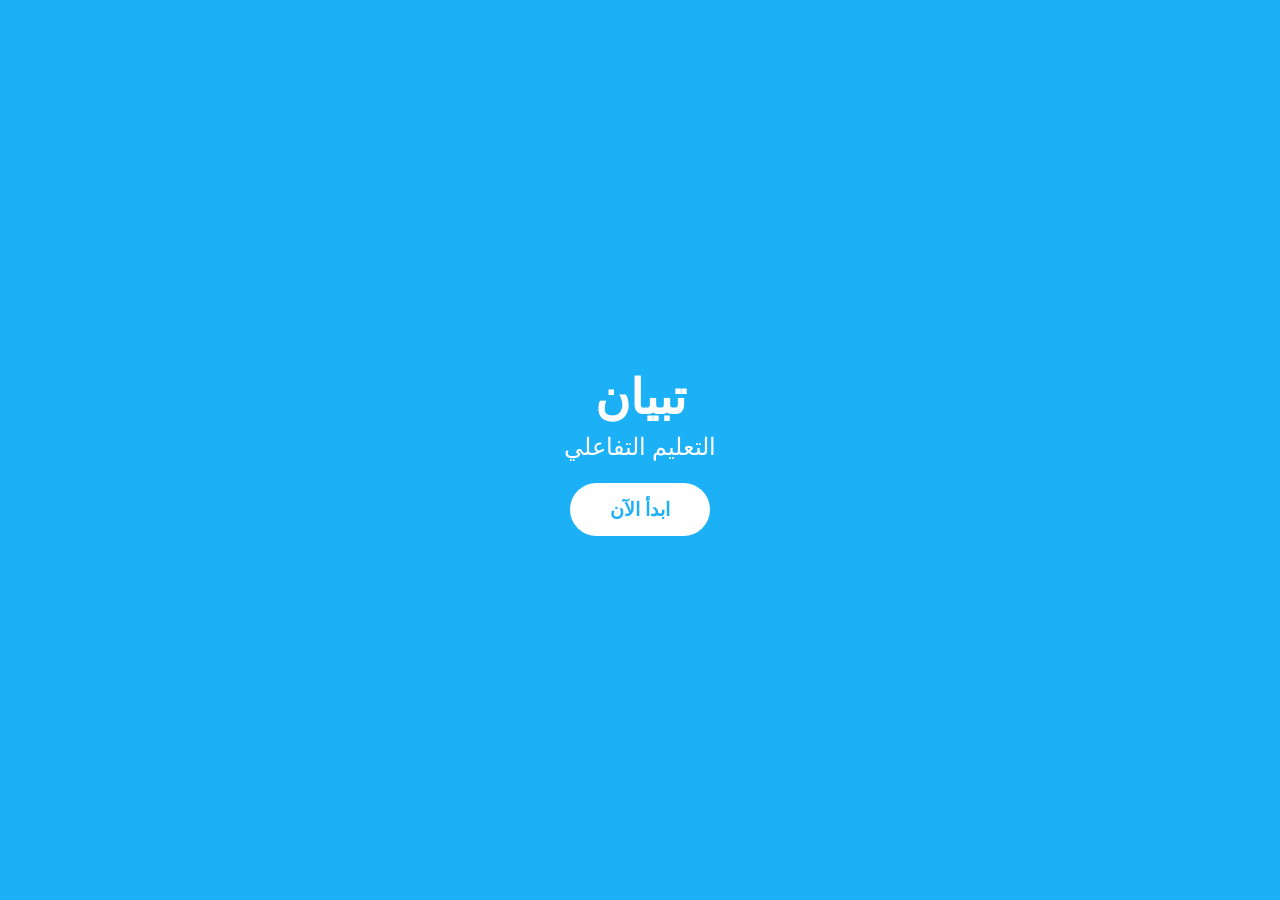
==== commit 23454f25: "Update index.html" ====
--- a/index.html
+++ b/index.html
@@ -109,5 +109,10 @@
 </div>
 
 <script src="script.js"></script>
+<div id="splash-screen" style="position:fixed; top:0; left:0; width:100%; height:100%; background:var(--primary); z-index:9999; display:flex; flex-direction:column; justify-content:center; align-items:center; color:white; font-family: 'Nunito', sans-serif;">
+    <h1 style="font-size: 3rem;">تبيان</h1>
+    <p style="font-size: 1.5rem; margin-bottom: 20px;">التعليم التفاعلي</p>
+    <button id="start-btn" style="padding: 15px 40px; font-size: 1.2rem; border-radius: 50px; border: none; background: white; color: var(--primary); font-weight: bold; cursor: pointer;">ابدأ الآن</button>
+</div>
 </body>
 </html>
--- a/style.css
+++ b/style.css
@@ -0,0 +1,194 @@
+:root {
+  --primary: #1CB0F6;
+  --primary-dark: #1899D6;
+  --success: #58CC02;
+  --success-dark: #58A700;
+  --danger: #FF4B4B;
+  --danger-dark: #EA2B2B;
+  --warning: #FF9600;
+  --gold: #FFD700;
+  --bg: #F7F7F7;
+  --card: #FFFFFF;
+  --border: #E5E5E5;
+  --text: #4B4B4B;
+  --text-muted: #AFAFAF;
+}
+
+* { box-sizing: border-box; margin: 0; padding: 0; user-select: none; -webkit-tap-highlight-color: transparent; }
+
+body {
+  font-family: 'Nunito', sans-serif;
+  background-color: var(--bg);
+  color: var(--text);
+  overflow: hidden;
+  touch-action: manipulation;
+}
+
+.arabic-text {
+  font-family: 'Amiri', serif;
+  font-size: 28px;
+  direction: rtl;
+  text-align: right;
+  line-height: 1.8;
+  font-weight: bold;
+}
+
+#app-container {
+  width: 100vw;
+  height: 100vh;
+  height: 100dvh;
+  position: relative;
+  overflow: hidden;
+  max-width: 600px;
+  margin: 0 auto;
+  background: var(--bg);
+  box-shadow: 0 0 20px rgba(0,0,0,0.1);
+}
+
+.screen {
+  position: absolute;
+  top: 0; left: 0; right: 0; bottom: 0;
+  display: none;
+  flex-direction: column;
+  background: var(--bg);
+  opacity: 0;
+  transition: opacity 0.2s ease, transform 0.25s ease;
+}
+.screen.active { display: flex; opacity: 1; transform: translateX(0); z-index: 10; }
+.screen.slide-out-left { opacity: 0; transform: translateX(-100%); z-index: 5; display: flex; }
+.screen.slide-in-right { opacity: 0; transform: translateX(100%); z-index: 15; display: flex; }
+
+/* Top Bar */
+.top-bar {
+  display: flex;
+  justify-content: space-between;
+  align-items: center;
+  padding: 16px 20px;
+  background: var(--card);
+  border-bottom: 2px solid var(--border);
+  z-index: 20;
+}
+.stat-chip { display: flex; align-items: center; gap: 6px; font-weight: 700; color: var(--warning); }
+.stat-chip.xp { color: var(--primary); }
+
+/* Screen A: Map */
+#screen-map { overflow-y: auto; padding-bottom: 100px; }
+.map-header { text-align: center; padding: 20px; font-size: 20px; font-weight: 800; color: var(--primary); border-bottom: 2px solid var(--border); background: var(--card); }
+.lesson-path { display: flex; flex-direction: column; align-items: center; padding: 40px 0 20px 0; gap: 40px; }
+.node-container { display: flex; flex-direction: column; align-items: center; position: relative; }
+.node {
+  width: 75px; height: 75px; border-radius: 50%;
+  display: flex; justify-content: center; align-items: center;
+  font-size: 32px; font-weight: bold; cursor: pointer;
+  box-shadow: 0 5px 0 rgba(0,0,0,0.1);
+  transition: all 0.2s ease;
+  position: relative;
+}
+.node:active { transform: translateY(5px); box-shadow: 0 0 0; }
+.node.completed { background: var(--success); color: white; border: 4px solid var(--success-dark); }
+.node.active-node { background: var(--primary); color: white; border: 4px solid var(--primary-dark); animation: pulse 2s infinite; }
+.node.locked { background: var(--border); color: #999; border: 4px solid #D5D5D5; cursor: pointer; }
+.node-label { margin-top: 10px; font-weight: 800; color: var(--text); font-size: 15px; text-align: center; }
+
+@keyframes pulse { 0% { box-shadow: 0 0 0 0 rgba(28, 176, 246, 0.4); } 70% { box-shadow: 0 0 0 15px rgba(28, 176, 246, 0); } 100% { box-shadow: 0 0 0 0 rgba(28, 176, 246, 0); } }
+
+/* Contacts / Socials Section */
+.social-section {
+  margin: 20px; padding: 20px; background: var(--card); border-radius: 16px; border: 2px solid var(--border); text-align: center; box-shadow: 0 4px 10px rgba(0,0,0,0.05);
+}
+.social-title { font-size: 20px; color: var(--primary); font-weight: 800; margin-bottom: 5px; }
+.social-subtitle { font-size: 14px; color: var(--text-muted); margin-bottom: 20px; font-weight: bold; }
+.social-cards-container { display: flex; justify-content: space-around; flex-wrap: wrap; gap: 15px; }
+.social-card { display: flex; flex-direction: column; align-items: center; gap: 10px; }
+.social-card img { width: 110px; height: 110px; border-radius: 12px; border: 2px solid var(--border); }
+.social-link { padding: 8px 16px; border-radius: 10px; font-size: 14px; font-weight: 800; text-decoration: none; color: white; text-transform: uppercase; box-shadow: 0 3px 0; transition: transform 0.1s; }
+.social-link:active { transform: translateY(3px); box-shadow: none; }
+.social-link.telegram { background: var(--primary); box-shadow: 0 3px 0 var(--primary-dark); }
+.social-link.admin { background: var(--warning); box-shadow: 0 3px 0 #CC7A00; }
+
+/* Screen B: Welcome */
+#screen-welcome { justify-content: flex-start; align-items: center; padding: 20px; text-align: center; overflow-y: auto; }
+.welcome-icon { font-size: 80px; margin-top: 10px; margin-bottom: 10px; }
+.word-count-badge { background: #E1F5FE; color: var(--primary-dark); padding: 10px 15px; border-radius: 12px; font-weight: 800; font-size: 16px; margin-bottom: 15px; border: 2px solid var(--primary); }
+.vocab-preview { display: flex; flex-direction: column; gap: 10px; width: 100%; margin: 10px 0 20px 0; }
+.vocab-card { background: var(--card); padding: 15px; border-radius: 16px; box-shadow: 0 4px 12px rgba(0,0,0,0.08); display: flex; justify-content: space-between; align-items: center; border: 2px solid var(--border); }
+
+/* Button */
+.btn {
+  width: 100%; padding: 16px; border-radius: 12px; font-size: 18px; font-weight: 800;
+  border: none; cursor: pointer; text-transform: uppercase;
+  transition: all 0.2s ease; box-shadow: 0 4px 0; display: block; text-align: center;
+}
+.btn-primary { background: var(--primary); color: white; box-shadow: 0 4px 0 var(--primary-dark); }
+.btn-primary:active { transform: translateY(4px); box-shadow: 0 0 0 var(--primary-dark); }
+.btn-primary:disabled { background: var(--border); box-shadow: 0 4px 0 #D5D5D5; color: #999; pointer-events: none; }
+.btn-success { background: var(--success); color: white; box-shadow: 0 4px 0 var(--success-dark); }
+.btn-danger { background: var(--danger); color: white; box-shadow: 0 4px 0 var(--danger-dark); }
+.btn-warning { background: var(--warning); color: white; box-shadow: 0 4px 0 #CC7A00; }
+
+/* Screen C: Exercise */
+.exercise-header { display: flex; align-items: center; gap: 15px; padding: 20px; }
+.hearts { display: flex; gap: 4px; color: var(--danger); font-size: 24px; }
+.progress-bg { flex: 1; height: 16px; background: var(--border); border-radius: 8px; overflow: hidden; }
+.progress-fill { height: 100%; background: linear-gradient(90deg, var(--primary), var(--success)); width: 0%; transition: width 0.4s ease-in-out; border-radius: 8px; }
+
+.exercise-content { flex: 1; padding: 0 20px; display: flex; flex-direction: column; overflow-y: auto; }
+.instruction { font-size: 20px; font-weight: 800; margin-bottom: 20px; color: var(--text); text-align: center;}
+.review-badge { display: inline-block; background: var(--warning); color: white; padding: 4px 8px; border-radius: 8px; font-size: 14px; margin-bottom: 10px; text-align: center; }
+
+/* Exercise Types */
+.word-bank { display: flex; flex-wrap: wrap; gap: 10px; margin-top: 20px; justify-content: center; direction: rtl;}
+.word-btn { padding: 12px 20px; border: 2px solid var(--border); border-radius: 12px; background: var(--card); font-weight: 700; font-size: 22px; cursor: pointer; box-shadow: 0 2px 0 var(--border); }
+.word-btn:active { transform: translateY(2px); box-shadow: 0 0 0; }
+.word-btn.selected { background: var(--border); color: transparent; pointer-events: none; box-shadow: none; }
+
+.drop-zone { min-height: 65px; border-bottom: 2px dashed #CCC; display: flex; flex-wrap: wrap; gap: 10px; padding-bottom: 10px; direction: rtl; justify-content: center;}
+
+.speaker-btn { width: 80px; height: 80px; border-radius: 50%; background: var(--primary); color: white; display: flex; justify-content: center; align-items: center; font-size: 40px; margin: 0 auto 30px auto; cursor: pointer; box-shadow: 0 4px 0 var(--primary-dark); }
+.speaker-btn:active { transform: translateY(4px); box-shadow: 0 0 0; }
+
+.options-grid { display: grid; grid-template-columns: 1fr; gap: 12px; }
+.option-btn { padding: 15px; border: 2px solid var(--border); border-radius: 16px; background: var(--card); font-size: 22px; font-weight: 700; text-align: center; cursor: pointer; }
+.option-btn.selected { border-color: var(--primary); background: #E1F5FE; }
+
+.match-grid { display: grid; grid-template-columns: 1fr 1fr; gap: 10px; padding-bottom: 10px;}
+.match-btn { padding: 12px 8px; border: 2px solid var(--border); border-radius: 12px; background: var(--card); font-weight: 700; text-align: center; font-size: 16px;}
+.match-btn.active { border-color: var(--primary); background: #E1F5FE; }
+.match-btn.matched { visibility: hidden; }
+
+/* Letter Grid (Crossword/WordSearch) */
+.letter-grid-container { display: grid; grid-template-columns: repeat(4, 1fr); gap: 10px; margin-top: 20px; direction: rtl;}
+.letter-btn { padding: 15px 5px; border: 2px solid var(--border); border-radius: 12px; background: var(--card); font-weight: 700; font-size: 28px; text-align: center; cursor: pointer; box-shadow: 0 4px 0 var(--border); transition: transform 0.1s; }
+.letter-btn:active { transform: translateY(4px); box-shadow: 0 0 0; }
+.letter-btn.used { background: var(--border); color: transparent; pointer-events: none; box-shadow: none; }
+.letter-answer-box { min-height: 70px; border: 2px dashed #CCC; border-radius: 12px; display: flex; justify-content: center; align-items: center; font-size: 36px; margin-bottom: 20px; direction: rtl; gap: 5px;}
+.letter-answer-item { cursor: pointer; color: var(--primary); font-weight: bold; }
+
+/* Bottom Action Bar & Feedback */
+.bottom-bar { padding: 20px; padding-bottom: calc(20px + env(safe-area-inset-bottom)); border-top: 2px solid var(--border); background: var(--card); position: relative; z-index: 30; }
+
+.feedback-sheet {
+  position: absolute; bottom: 0; left: 0; right: 0;
+  padding: 20px; padding-bottom: calc(20px + env(safe-area-inset-bottom));
+  transform: translateY(100%); transition: transform 0.3s ease-out;
+  z-index: 40; border-top-left-radius: 20px; border-top-right-radius: 20px;
+}
+.feedback-sheet.show { transform: translateY(0); }
+.feedback-sheet.correct { background: #D7FFB8; color: var(--success-dark); }
+.feedback-sheet.wrong { background: #FFDFE0; color: var(--danger-dark); }
+.feedback-content { display: flex; align-items: center; justify-content: space-between; margin-bottom: 20px; font-weight: 800; font-size: 24px; }
+
+.text-center { text-align: center; }
+.mt-1 { margin-top: 10px; }
+.mb-2 { margin-bottom: 20px; }
+
+/* Mistakes Review Modal */
+#screen-mistakes-intro { justify-content: center; align-items: center; padding: 30px; text-align: center; background: #FFF9C4; }
+
+/* User Message Toast */
+#user-message-toast {
+  position: fixed; top: 0; left: 50%; transform: translateX(-50%);
+  background: var(--warning); color: white; padding: 10px 20px;
+  border-radius: 0 0 10px 10px; font-weight: bold; z-index: 1000;
+  opacity: 0; transition: opacity 0.3s;
+}
